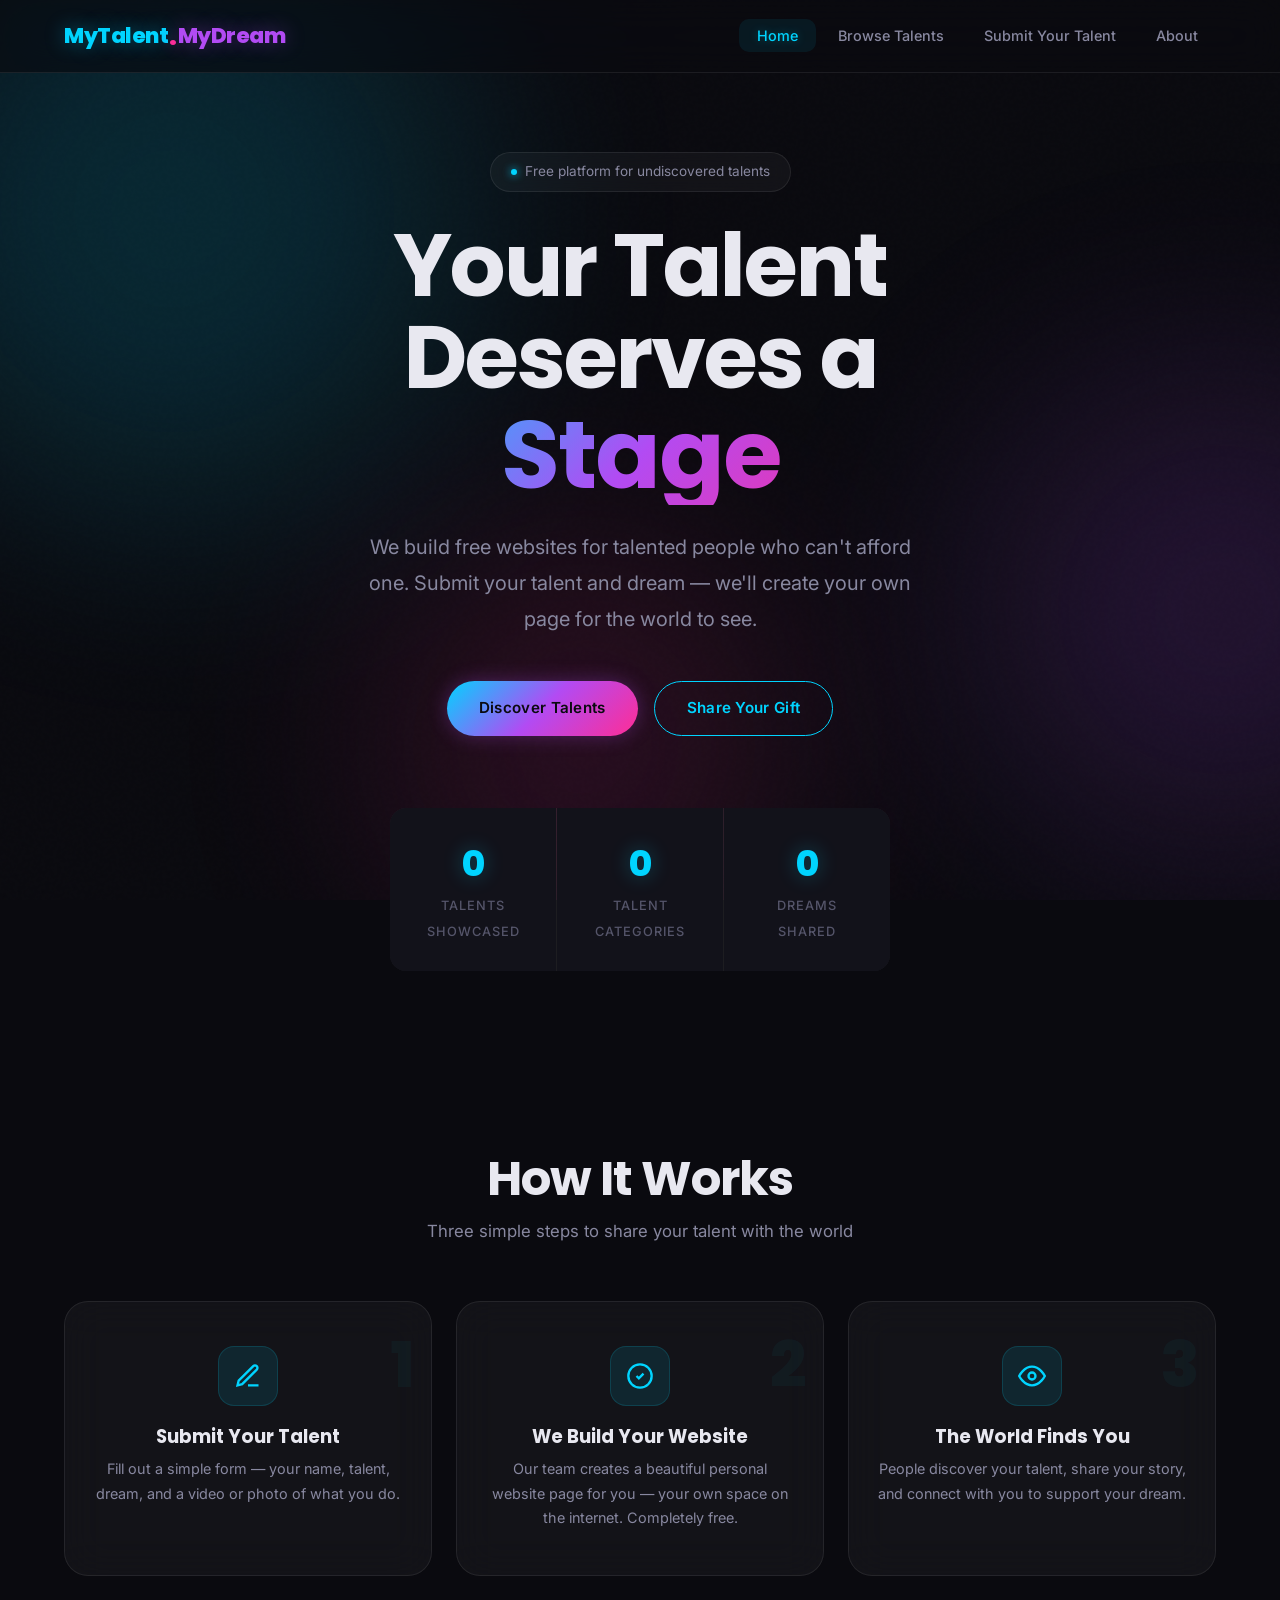
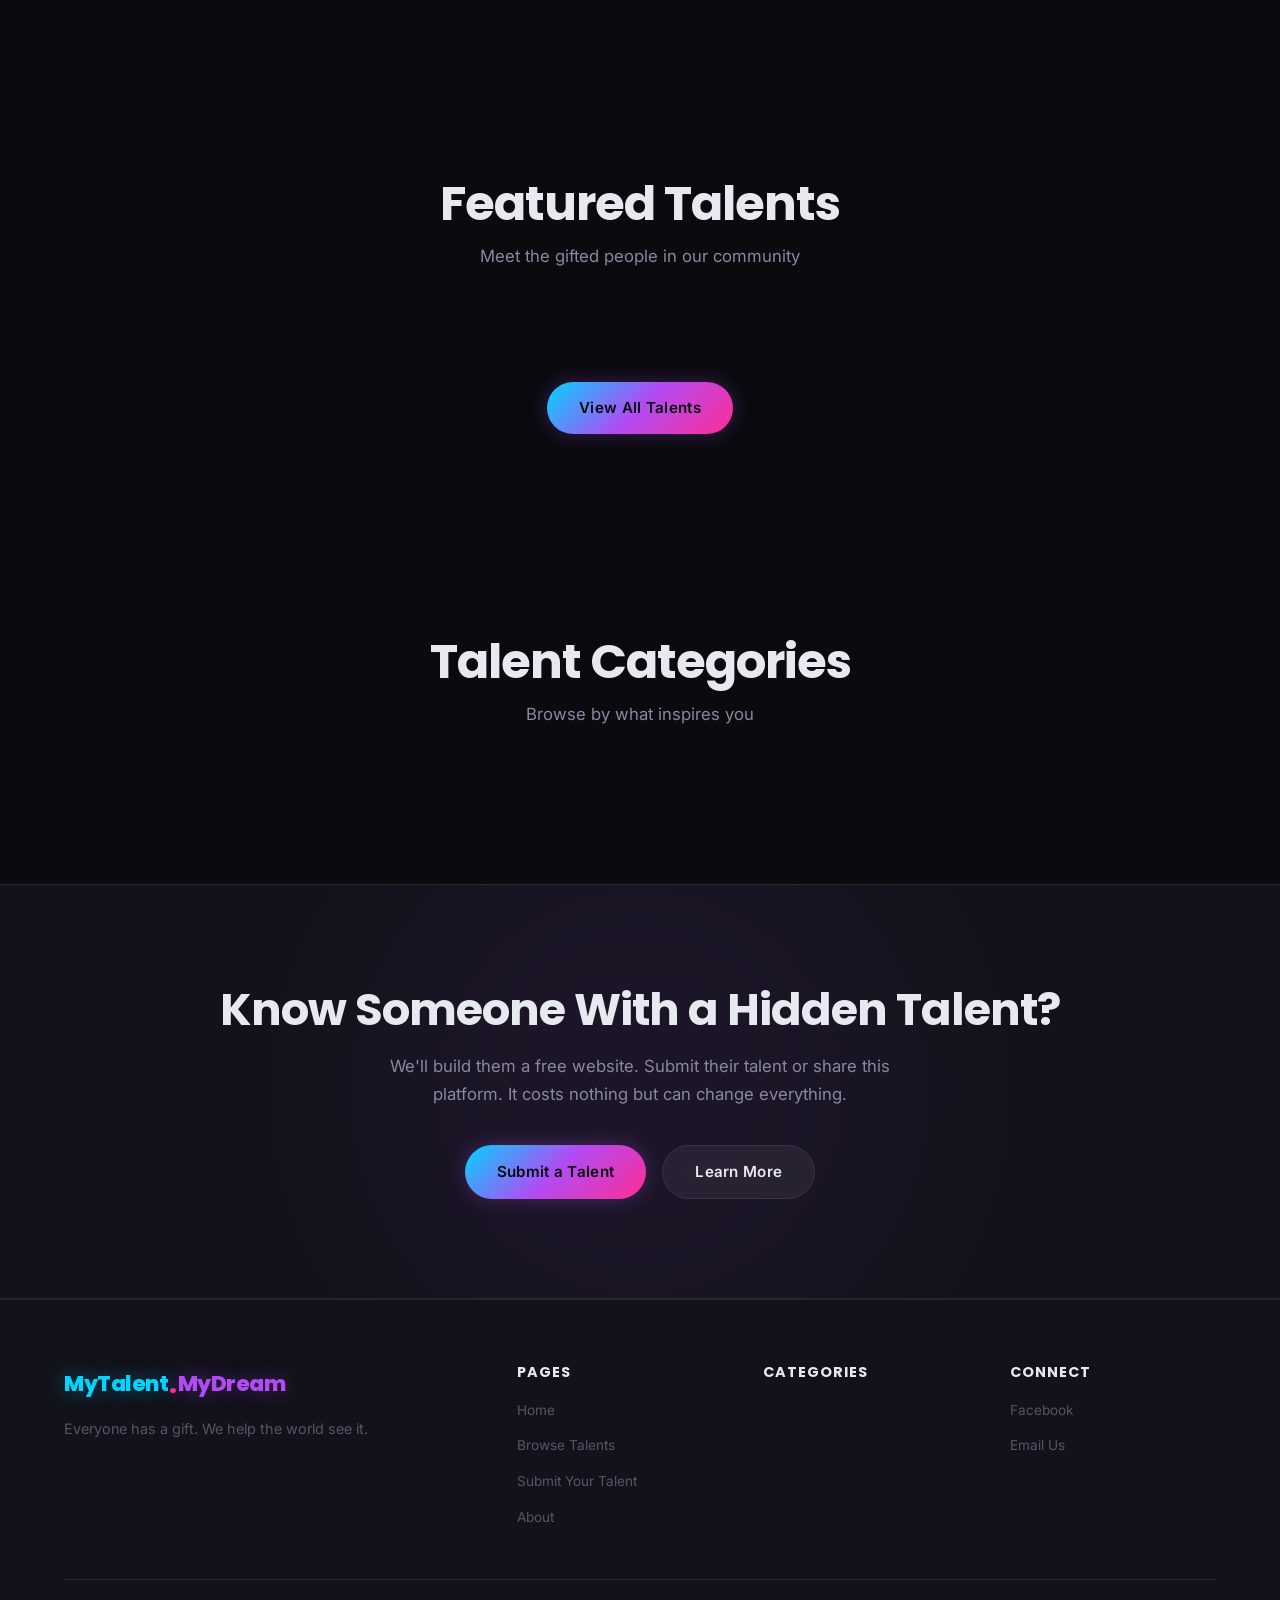
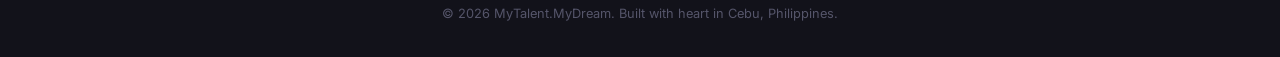
==== index.html @ bda3a16b "Redesign: dark neon glassmorphism theme - Dark background with animated floating gradient blobs - Ne" ====
<!DOCTYPE html>
<html lang="en">
<head>
    <meta charset="UTF-8">
    <meta name="viewport" content="width=device-width, initial-scale=1.0">
    <title>MyTalent.MyDream — Discover Hidden Talents, Support Real Dreams</title>
    <meta name="description" content="A free platform showcasing the talents and dreams of underprivileged people in Cebu and beyond. Everyone has a gift — help the world see it.">
    <meta name="theme-color" content="#0A0A0F">
    <link rel="stylesheet" href="css/style.css">
    <link rel="icon" href="images/favicon.svg" type="image/svg+xml">
    <link rel="preconnect" href="https://fonts.googleapis.com">
    <link rel="preconnect" href="https://fonts.gstatic.com" crossorigin>
    <link rel="stylesheet" href="https://fonts.googleapis.com/css2?family=Inter:wght@400;500;600;700;800&family=Poppins:wght@600;700;800&display=swap">
</head>
<body>
    <!-- Animated Background -->
    <div class="blob-bg">
        <div class="blob blob-1"></div>
        <div class="blob blob-2"></div>
        <div class="blob blob-3"></div>
    </div>

    <!-- Navigation -->
    <nav class="navbar" id="navbar">
        <div class="container nav-container">
            <a href="index.html" class="logo">
                <span class="logo-talent">MyTalent</span><span class="logo-dot">.</span><span class="logo-dream">MyDream</span>
            </a>
            <button class="mobile-toggle" id="mobileToggle" aria-label="Toggle menu">
                <span></span><span></span><span></span>
            </button>
            <ul class="nav-links" id="navLinks">
                <li><a href="index.html" class="active">Home</a></li>
                <li><a href="browse.html">Browse Talents</a></li>
                <li><a href="submit.html">Submit Your Talent</a></li>
                <li><a href="about.html">About</a></li>
            </ul>
        </div>
    </nav>

    <!-- Hero Section -->
    <section class="hero">
        <div class="container hero-content">
            <div class="hero-tag">
                <span class="hero-tag-dot"></span>
                Free platform for undiscovered talents
            </div>
            <h1 class="hero-title">Your Talent<br>Deserves a <span class="gradient-text">Stage</span></h1>
            <p class="hero-subtitle">We build free websites for talented people who can't afford one. Submit your talent and dream — we'll create your own page for the world to see.</p>
            <div class="hero-buttons">
                <a href="browse.html" class="btn btn-primary">Discover Talents</a>
                <a href="submit.html" class="btn btn-secondary">Share Your Gift</a>
            </div>
            <div class="hero-stats">
                <div class="stat">
                    <span class="stat-number" id="talentCount">0</span>
                    <span class="stat-label">Talents Showcased</span>
                </div>
                <div class="stat">
                    <span class="stat-number" id="categoryCount">0</span>
                    <span class="stat-label">Talent Categories</span>
                </div>
                <div class="stat">
                    <span class="stat-number" id="dreamCount">0</span>
                    <span class="stat-label">Dreams Shared</span>
                </div>
            </div>
        </div>
    </section>

    <!-- How It Works -->
    <section class="section how-it-works">
        <div class="container">
            <h2 class="section-title">How It Works</h2>
            <p class="section-subtitle">Three simple steps to share your talent with the world</p>
            <div class="steps-grid">
                <div class="step-card">
                    <div class="step-icon">
                        <svg viewBox="0 0 24 24" fill="none" stroke="currentColor" stroke-width="2"><path d="M12 20h9"/><path d="M16.5 3.5a2.121 2.121 0 0 1 3 3L7 19l-4 1 1-4L16.5 3.5z"/></svg>
                    </div>
                    <div class="step-number">1</div>
                    <h3>Submit Your Talent</h3>
                    <p>Fill out a simple form — your name, talent, dream, and a video or photo of what you do.</p>
                </div>
                <div class="step-card">
                    <div class="step-icon">
                        <svg viewBox="0 0 24 24" fill="none" stroke="currentColor" stroke-width="2"><path d="M9 12l2 2 4-4"/><circle cx="12" cy="12" r="10"/></svg>
                    </div>
                    <div class="step-number">2</div>
                    <h3>We Build Your Website</h3>
                    <p>Our team creates a beautiful personal website page for you — your own space on the internet. Completely free.</p>
                </div>
                <div class="step-card">
                    <div class="step-icon">
                        <svg viewBox="0 0 24 24" fill="none" stroke="currentColor" stroke-width="2"><path d="M1 12s4-8 11-8 11 8 11 8-4 8-11 8-11-8-11-8z"/><circle cx="12" cy="12" r="3"/></svg>
                    </div>
                    <div class="step-number">3</div>
                    <h3>The World Finds You</h3>
                    <p>People discover your talent, share your story, and connect with you to support your dream.</p>
                </div>
            </div>
        </div>
    </section>

    <!-- Featured Talents -->
    <section class="section featured-section">
        <div class="container">
            <h2 class="section-title">Featured Talents</h2>
            <p class="section-subtitle">Meet the gifted people in our community</p>
            <div class="talents-grid" id="featuredGrid">
                <!-- Populated by JS -->
            </div>
            <div class="section-cta">
                <a href="browse.html" class="btn btn-primary">View All Talents</a>
            </div>
        </div>
    </section>

    <!-- Categories -->
    <section class="section categories-section">
        <div class="container">
            <h2 class="section-title">Talent Categories</h2>
            <p class="section-subtitle">Browse by what inspires you</p>
            <div class="categories-grid" id="categoriesGrid">
                <!-- Populated by JS -->
            </div>
        </div>
    </section>

    <!-- Call to Action -->
    <section class="section cta-section">
        <div class="cta-bg"></div>
        <div class="container cta-content">
            <h2>Know Someone With a Hidden Talent?</h2>
            <p>We'll build them a free website. Submit their talent or share this platform. It costs nothing but can change everything.</p>
            <div class="hero-buttons">
                <a href="submit.html" class="btn btn-primary">Submit a Talent</a>
                <a href="about.html" class="btn btn-ghost">Learn More</a>
            </div>
        </div>
    </section>

    <!-- Footer -->
    <footer class="footer">
        <div class="container">
            <div class="footer-grid">
                <div class="footer-brand">
                    <a href="index.html" class="logo">
                        <span class="logo-talent">MyTalent</span><span class="logo-dot">.</span><span class="logo-dream">MyDream</span>
                    </a>
                    <p>Everyone has a gift. We help the world see it.</p>
                </div>
                <div class="footer-links">
                    <h4>Pages</h4>
                    <ul>
                        <li><a href="index.html">Home</a></li>
                        <li><a href="browse.html">Browse Talents</a></li>
                        <li><a href="submit.html">Submit Your Talent</a></li>
                        <li><a href="about.html">About</a></li>
                    </ul>
                </div>
                <div class="footer-links">
                    <h4>Categories</h4>
                    <ul id="footerCategories">
                        <!-- Populated by JS -->
                    </ul>
                </div>
                <div class="footer-links">
                    <h4>Connect</h4>
                    <ul>
                        <li><a href="https://facebook.com/MyTalentMyDream" target="_blank">Facebook</a></li>
                        <li><a href="mailto:info@mytalentmydream.com">Email Us</a></li>
                    </ul>
                </div>
            </div>
            <div class="footer-bottom">
                <p>&copy; 2026 MyTalent.MyDream. Built with heart in Cebu, Philippines.</p>
            </div>
        </div>
    </footer>

    <script src="data/talents.js"></script>
    <script src="js/app.js"></script>
</body>
</html>
---- css/style.css ----
/* ============================================
   MyTalent.MyDream — UNIQUE DESIGN
   Dark theme + Neon glow + Glassmorphism
   "Every talent is a star in the dark"
   ============================================ */

/* --- Reset & Base --- */
*, *::before, *::after {
    margin: 0;
    padding: 0;
    box-sizing: border-box;
}

:root {
    --neon-blue: #00D4FF;
    --neon-purple: #B24BF3;
    --neon-pink: #FF2D95;
    --neon-gold: #FFD700;
    --dark-1: #0A0A0F;
    --dark-2: #12121A;
    --dark-3: #1A1A2E;
    --dark-4: #242438;
    --glass: rgba(255, 255, 255, 0.04);
    --glass-border: rgba(255, 255, 255, 0.08);
    --glass-hover: rgba(255, 255, 255, 0.08);
    --text: #E8E8F0;
    --text-dim: #8888A0;
    --text-muted: #55556A;
    --glow-blue: 0 0 20px rgba(0, 212, 255, 0.3);
    --glow-purple: 0 0 20px rgba(178, 75, 243, 0.3);
    --glow-pink: 0 0 20px rgba(255, 45, 149, 0.3);
    --gradient: linear-gradient(135deg, var(--neon-blue), var(--neon-purple), var(--neon-pink));
    --radius: 16px;
    --radius-lg: 24px;
    --transition: 0.4s cubic-bezier(0.16, 1, 0.3, 1);
}

html {
    scroll-behavior: smooth;
}

body {
    font-family: 'Inter', -apple-system, BlinkMacSystemFont, sans-serif;
    color: var(--text);
    background: var(--dark-1);
    line-height: 1.6;
    -webkit-font-smoothing: antialiased;
    overflow-x: hidden;
}

.container {
    max-width: 1200px;
    margin: 0 auto;
    padding: 0 24px;
}

a {
    text-decoration: none;
    color: inherit;
}

img { max-width: 100%; display: block; }

/* --- Typography --- */
h1, h2, h3, h4 {
    font-family: 'Poppins', sans-serif;
    font-weight: 700;
    line-height: 1.15;
}

.gradient-text {
    background: var(--gradient);
    -webkit-background-clip: text;
    -webkit-text-fill-color: transparent;
    background-clip: text;
}

/* --- Animated Background Blobs --- */
.blob-bg {
    position: fixed;
    inset: 0;
    z-index: 0;
    overflow: hidden;
    pointer-events: none;
}

.blob {
    position: absolute;
    border-radius: 50%;
    filter: blur(120px);
    opacity: 0.15;
    animation: blobFloat 20s ease-in-out infinite;
}

.blob-1 {
    width: 600px; height: 600px;
    background: var(--neon-blue);
    top: -10%; left: -10%;
    animation-delay: 0s;
}

.blob-2 {
    width: 500px; height: 500px;
    background: var(--neon-purple);
    top: 40%; right: -15%;
    animation-delay: -7s;
}

.blob-3 {
    width: 400px; height: 400px;
    background: var(--neon-pink);
    bottom: -5%; left: 30%;
    animation-delay: -14s;
}

@keyframes blobFloat {
    0%, 100% { transform: translate(0, 0) scale(1); }
    25% { transform: translate(30px, -50px) scale(1.05); }
    50% { transform: translate(-20px, 30px) scale(0.95); }
    75% { transform: translate(40px, 20px) scale(1.02); }
}

/* --- Grain overlay --- */
body::after {
    content: '';
    position: fixed;
    inset: 0;
    z-index: 1;
    pointer-events: none;
    background-image: url("data:image/svg+xml,%3Csvg viewBox='0 0 256 256' xmlns='http://www.w3.org/2000/svg'%3E%3Cfilter id='n'%3E%3CfeTurbulence type='fractalNoise' baseFrequency='0.9' numOctaves='4' stitchTiles='stitch'/%3E%3C/filter%3E%3Crect width='100%25' height='100%25' filter='url(%23n)' opacity='0.03'/%3E%3C/svg%3E");
    opacity: 0.4;
}

/* --- Buttons --- */
.btn {
    display: inline-flex;
    align-items: center;
    justify-content: center;
    padding: 14px 32px;
    border-radius: 50px;
    font-weight: 600;
    font-size: 0.95rem;
    cursor: pointer;
    transition: var(--transition);
    border: none;
    gap: 8px;
    position: relative;
    z-index: 2;
    letter-spacing: 0.3px;
}

.btn-primary {
    background: var(--gradient);
    color: var(--dark-1);
    box-shadow: var(--glow-purple);
}

.btn-primary:hover {
    transform: translateY(-3px) scale(1.02);
    box-shadow: 0 0 40px rgba(178, 75, 243, 0.5), 0 0 80px rgba(0, 212, 255, 0.2);
}

.btn-secondary {
    background: transparent;
    color: var(--neon-blue);
    border: 1.5px solid var(--neon-blue);
}

.btn-secondary:hover {
    background: rgba(0, 212, 255, 0.1);
    transform: translateY(-3px);
    box-shadow: var(--glow-blue);
}

.btn-ghost {
    background: rgba(255,255,255,0.06);
    color: var(--text);
    border: 1.5px solid var(--glass-border);
    backdrop-filter: blur(10px);
}

.btn-ghost:hover {
    background: rgba(255,255,255,0.12);
    transform: translateY(-3px);
}

.btn-large {
    padding: 18px 40px;
    font-size: 1.05rem;
}

/* --- Navigation --- */
.navbar {
    position: fixed;
    top: 0;
    left: 0;
    right: 0;
    z-index: 1000;
    background: rgba(10, 10, 15, 0.7);
    backdrop-filter: blur(20px) saturate(180%);
    border-bottom: 1px solid var(--glass-border);
    transition: var(--transition);
}

.navbar.scrolled {
    background: rgba(10, 10, 15, 0.9);
}

.nav-container {
    display: flex;
    align-items: center;
    justify-content: space-between;
    height: 72px;
}

.logo {
    font-family: 'Poppins', sans-serif;
    font-size: 1.35rem;
    font-weight: 800;
    display: flex;
    align-items: center;
    letter-spacing: -0.5px;
}

.logo-talent {
    color: var(--neon-blue);
    text-shadow: 0 0 20px rgba(0, 212, 255, 0.4);
}

.logo-dot {
    color: var(--neon-pink);
    font-size: 1.6rem;
    margin: 0 1px;
    text-shadow: 0 0 15px rgba(255, 45, 149, 0.5);
}

.logo-dream {
    color: var(--neon-purple);
    text-shadow: 0 0 20px rgba(178, 75, 243, 0.4);
}

.nav-links {
    display: flex;
    list-style: none;
    gap: 4px;
}

.nav-links a {
    padding: 8px 18px;
    border-radius: 10px;
    font-weight: 500;
    font-size: 0.9rem;
    color: var(--text-dim);
    transition: var(--transition);
    position: relative;
}

.nav-links a:hover {
    color: var(--text);
    background: var(--glass);
}

.nav-links a.active {
    color: var(--neon-blue);
    background: rgba(0, 212, 255, 0.08);
    text-shadow: 0 0 10px rgba(0, 212, 255, 0.3);
}

.mobile-toggle {
    display: none;
    flex-direction: column;
    gap: 5px;
    background: none;
    border: none;
    cursor: pointer;
    padding: 8px;
}

.mobile-toggle span {
    width: 22px;
    height: 2px;
    background: var(--text);
    border-radius: 2px;
    transition: var(--transition);
}

/* --- Hero --- */
.hero {
    position: relative;
    min-height: 100vh;
    display: flex;
    align-items: center;
    overflow: hidden;
    padding-top: 72px;
    z-index: 2;
}

.hero-content {
    position: relative;
    text-align: center;
    padding: 80px 0;
}

.hero-tag {
    display: inline-flex;
    align-items: center;
    gap: 8px;
    padding: 8px 20px;
    border-radius: 50px;
    background: var(--glass);
    border: 1px solid var(--glass-border);
    font-size: 0.85rem;
    color: var(--text-dim);
    margin-bottom: 28px;
    backdrop-filter: blur(10px);
}

.hero-tag-dot {
    width: 6px;
    height: 6px;
    border-radius: 50%;
    background: var(--neon-blue);
    box-shadow: 0 0 8px var(--neon-blue);
    animation: pulse 2s ease-in-out infinite;
}

@keyframes pulse {
    0%, 100% { opacity: 1; }
    50% { opacity: 0.4; }
}

.hero-title {
    font-size: clamp(3rem, 7vw, 5.5rem);
    margin-bottom: 24px;
    color: var(--text);
    letter-spacing: -2px;
    line-height: 1.05;
}

.hero-title .gradient-text {
    display: block;
    font-size: clamp(3.2rem, 8vw, 6rem);
}

.hero-subtitle {
    font-size: clamp(1.05rem, 2vw, 1.25rem);
    color: var(--text-dim);
    max-width: 580px;
    margin: 0 auto 44px;
    line-height: 1.8;
}

.hero-buttons {
    display: flex;
    gap: 16px;
    justify-content: center;
    flex-wrap: wrap;
}

.hero-stats {
    display: flex;
    gap: 1px;
    justify-content: center;
    margin-top: 72px;
    background: var(--glass-border);
    border-radius: var(--radius);
    overflow: hidden;
    max-width: 500px;
    margin-left: auto;
    margin-right: auto;
}

.stat {
    text-align: center;
    padding: 28px 36px;
    flex: 1;
    background: var(--dark-2);
}

.stat-number {
    display: block;
    font-family: 'Poppins', sans-serif;
    font-size: 2.2rem;
    font-weight: 800;
    color: var(--neon-blue);
    text-shadow: 0 0 20px rgba(0, 212, 255, 0.3);
}

.stat-label {
    font-size: 0.8rem;
    color: var(--text-muted);
    font-weight: 500;
    text-transform: uppercase;
    letter-spacing: 1px;
    margin-top: 4px;
}

/* --- Sections --- */
.section {
    padding: 100px 0;
    position: relative;
    z-index: 2;
}

.section-title {
    font-size: clamp(2rem, 4vw, 3rem);
    text-align: center;
    margin-bottom: 12px;
    letter-spacing: -1px;
}

.section-subtitle {
    text-align: center;
    color: var(--text-dim);
    font-size: 1.05rem;
    margin-bottom: 56px;
}

.section-cta {
    text-align: center;
    margin-top: 56px;
}

/* --- Page Header --- */
.page-header {
    padding: 130px 0 50px;
    text-align: center;
    position: relative;
    z-index: 2;
}

.page-header h1 {
    font-size: clamp(2.2rem, 5vw, 3.5rem);
    margin-bottom: 12px;
    letter-spacing: -1px;
}

.page-header p {
    color: var(--text-dim);
    font-size: 1.1rem;
}

/* --- Glass Cards (How It Works) --- */
.how-it-works {
    background: transparent;
}

.steps-grid {
    display: grid;
    grid-template-columns: repeat(3, 1fr);
    gap: 24px;
}

.step-card {
    position: relative;
    text-align: center;
    padding: 44px 28px;
    border-radius: var(--radius-lg);
    background: var(--glass);
    border: 1px solid var(--glass-border);
    backdrop-filter: blur(20px);
    transition: var(--transition);
    overflow: hidden;
}

.step-card::before {
    content: '';
    position: absolute;
    top: 0;
    left: 0;
    right: 0;
    height: 2px;
    background: var(--gradient);
    opacity: 0;
    transition: var(--transition);
}

.step-card:hover {
    transform: translateY(-6px);
    background: var(--glass-hover);
    border-color: rgba(178, 75, 243, 0.2);
    box-shadow: 0 20px 60px rgba(0, 0, 0, 0.3), var(--glow-purple);
}

.step-card:hover::before {
    opacity: 1;
}

.step-icon {
    width: 60px;
    height: 60px;
    margin: 0 auto 20px;
    border-radius: 16px;
    display: flex;
    align-items: center;
    justify-content: center;
    background: rgba(0, 212, 255, 0.1);
    border: 1px solid rgba(0, 212, 255, 0.15);
    color: var(--neon-blue);
}

.step-icon svg {
    width: 28px;
    height: 28px;
}

.step-number {
    position: absolute;
    top: 12px;
    right: 16px;
    font-family: 'Poppins', sans-serif;
    font-size: 4rem;
    font-weight: 800;
    opacity: 0.04;
    color: var(--neon-blue);
}

.step-card h3 {
    font-size: 1.15rem;
    margin-bottom: 10px;
    color: var(--text);
}

.step-card p {
    color: var(--text-dim);
    font-size: 0.9rem;
    line-height: 1.7;
}

/* --- Talent Cards --- */
.talents-grid {
    display: grid;
    grid-template-columns: repeat(auto-fill, minmax(320px, 1fr));
    gap: 24px;
}

.talent-card {
    background: var(--glass);
    border-radius: var(--radius-lg);
    overflow: hidden;
    border: 1px solid var(--glass-border);
    backdrop-filter: blur(20px);
    transition: var(--transition);
    cursor: pointer;
    position: relative;
}

.talent-card::after {
    content: '';
    position: absolute;
    inset: 0;
    border-radius: var(--radius-lg);
    padding: 1px;
    background: var(--gradient);
    mask: linear-gradient(#fff 0 0) content-box, linear-gradient(#fff 0 0);
    -webkit-mask: linear-gradient(#fff 0 0) content-box, linear-gradient(#fff 0 0);
    mask-composite: exclude;
    -webkit-mask-composite: xor;
    opacity: 0;
    transition: var(--transition);
    pointer-events: none;
}

.talent-card:hover {
    transform: translateY(-6px) scale(1.01);
    box-shadow: 0 25px 60px rgba(0, 0, 0, 0.4);
}

.talent-card:hover::after {
    opacity: 1;
}

.talent-card-image {
    width: 100%;
    height: 240px;
    object-fit: cover;
}

.talent-card-placeholder {
    width: 100%;
    height: 240px;
    background: linear-gradient(135deg, var(--dark-3), var(--dark-4));
    display: flex;
    align-items: center;
    justify-content: center;
    font-family: 'Poppins', sans-serif;
    font-size: 3.5rem;
    font-weight: 800;
    position: relative;
    overflow: hidden;
}

.talent-card-placeholder::before {
    content: '';
    position: absolute;
    width: 200%;
    height: 200%;
    background: conic-gradient(from 0deg, var(--neon-blue), var(--neon-purple), var(--neon-pink), var(--neon-blue));
    opacity: 0.08;
    animation: rotateBg 8s linear infinite;
}

@keyframes rotateBg {
    100% { transform: rotate(360deg); }
}

.talent-card-placeholder span,
.talent-card-placeholder {
    color: var(--text-dim);
}

.talent-card-body {
    padding: 22px;
}

.talent-card-category {
    display: inline-block;
    padding: 4px 14px;
    border-radius: 50px;
    font-size: 0.75rem;
    font-weight: 600;
    background: rgba(0, 212, 255, 0.08);
    color: var(--neon-blue);
    border: 1px solid rgba(0, 212, 255, 0.12);
    margin-bottom: 10px;
    text-transform: uppercase;
    letter-spacing: 0.5px;
}

.talent-card-name {
    font-size: 1.25rem;
    margin-bottom: 4px;
    color: var(--text);
}

.talent-card-location {
    font-size: 0.85rem;
    color: var(--text-muted);
    margin-bottom: 10px;
    display: flex;
    align-items: center;
    gap: 4px;
}

.talent-card-dream {
    font-size: 0.9rem;
    color: var(--text-dim);
    line-height: 1.6;
    display: -webkit-box;
    -webkit-line-clamp: 2;
    -webkit-box-orient: vertical;
    overflow: hidden;
    font-style: italic;
}

.talent-card-footer {
    padding: 14px 22px;
    border-top: 1px solid var(--glass-border);
    display: flex;
    align-items: center;
    justify-content: space-between;
}

.talent-card-age {
    font-size: 0.8rem;
    color: var(--text-muted);
}

.talent-card-link {
    font-size: 0.8rem;
    font-weight: 600;
    color: var(--neon-purple);
    display: flex;
    align-items: center;
    gap: 4px;
    text-shadow: 0 0 10px rgba(178, 75, 243, 0.3);
}

/* --- Categories --- */
.categories-grid {
    display: grid;
    grid-template-columns: repeat(auto-fill, minmax(160px, 1fr));
    gap: 16px;
}

.category-card {
    display: flex;
    flex-direction: column;
    align-items: center;
    gap: 10px;
    padding: 28px 16px;
    border-radius: var(--radius);
    background: var(--glass);
    border: 1px solid var(--glass-border);
    backdrop-filter: blur(10px);
    transition: var(--transition);
    cursor: pointer;
    text-align: center;
    position: relative;
    overflow: hidden;
}

.category-card:hover {
    transform: translateY(-4px);
    border-color: rgba(0, 212, 255, 0.2);
    box-shadow: var(--glow-blue);
}

.category-icon {
    font-size: 2.2rem;
    filter: grayscale(0.3);
}

.category-card:hover .category-icon {
    filter: grayscale(0);
    transform: scale(1.1);
    transition: var(--transition);
}

.category-name {
    font-weight: 600;
    font-size: 0.9rem;
    color: var(--text);
}

.category-count {
    font-size: 0.75rem;
    color: var(--text-muted);
}

/* --- CTA Section --- */
.cta-section {
    position: relative;
    text-align: center;
    overflow: hidden;
}

.cta-bg {
    position: absolute;
    inset: 0;
    background: var(--dark-2);
    border-top: 1px solid var(--glass-border);
    border-bottom: 1px solid var(--glass-border);
}

.cta-bg::before {
    content: '';
    position: absolute;
    top: 50%;
    left: 50%;
    transform: translate(-50%, -50%);
    width: 600px;
    height: 600px;
    border-radius: 50%;
    background: var(--neon-purple);
    opacity: 0.06;
    filter: blur(100px);
}

.cta-content {
    position: relative;
}

.cta-content h2 {
    font-size: clamp(1.8rem, 4vw, 2.8rem);
    margin-bottom: 16px;
    letter-spacing: -1px;
}

.cta-content p {
    font-size: 1.05rem;
    color: var(--text-dim);
    max-width: 550px;
    margin: 0 auto 36px;
    line-height: 1.7;
}

/* --- Browse Controls --- */
.browse-controls {
    margin-bottom: 36px;
}

.search-box {
    position: relative;
    margin-bottom: 20px;
}

.search-box svg {
    position: absolute;
    left: 18px;
    top: 50%;
    transform: translateY(-50%);
    width: 20px;
    height: 20px;
    color: var(--text-muted);
}

.search-box input {
    width: 100%;
    padding: 16px 20px 16px 52px;
    border: 1.5px solid var(--glass-border);
    border-radius: var(--radius);
    font-size: 1rem;
    font-family: inherit;
    transition: var(--transition);
    background: var(--glass);
    color: var(--text);
    backdrop-filter: blur(10px);
}

.search-box input::placeholder {
    color: var(--text-muted);
}

.search-box input:focus {
    outline: none;
    border-color: var(--neon-blue);
    box-shadow: var(--glow-blue);
    background: var(--dark-3);
}

.filter-tabs {
    display: flex;
    gap: 8px;
    flex-wrap: wrap;
}

.filter-tab {
    padding: 8px 20px;
    border-radius: 50px;
    font-size: 0.85rem;
    font-weight: 500;
    border: 1px solid var(--glass-border);
    background: var(--glass);
    color: var(--text-dim);
    cursor: pointer;
    transition: var(--transition);
    font-family: inherit;
    backdrop-filter: blur(10px);
}

.filter-tab:hover {
    border-color: rgba(0, 212, 255, 0.3);
    color: var(--neon-blue);
}

.filter-tab.active {
    background: var(--gradient);
    color: var(--dark-1);
    border-color: transparent;
    font-weight: 600;
    box-shadow: var(--glow-purple);
}

.results-info {
    margin-bottom: 24px;
    color: var(--text-muted);
    font-size: 0.9rem;
    text-transform: uppercase;
    letter-spacing: 1px;
}

.no-results {
    text-align: center;
    padding: 80px 20px;
    color: var(--text-muted);
}

.no-results svg {
    margin: 0 auto 16px;
    opacity: 0.2;
    color: var(--text-muted);
}

.no-results h3 {
    color: var(--text-dim);
    margin-bottom: 8px;
}

/* --- Profile Page --- */
.profile-section {
    padding-top: 110px;
}

.profile-card {
    max-width: 800px;
    margin: 0 auto;
    background: var(--glass);
    border-radius: var(--radius-lg);
    overflow: hidden;
    border: 1px solid var(--glass-border);
    backdrop-filter: blur(30px);
    box-shadow: 0 30px 80px rgba(0, 0, 0, 0.4);
}

.profile-header {
    position: relative;
    padding: 48px 40px;
    text-align: center;
    background: linear-gradient(135deg, rgba(0,212,255,0.08), rgba(178,75,243,0.08), rgba(255,45,149,0.08));
    border-bottom: 1px solid var(--glass-border);
    overflow: hidden;
}

.profile-header::before {
    content: '';
    position: absolute;
    top: -100px;
    left: 50%;
    transform: translateX(-50%);
    width: 400px;
    height: 400px;
    border-radius: 50%;
    background: var(--neon-purple);
    opacity: 0.06;
    filter: blur(80px);
}

.profile-avatar {
    width: 120px;
    height: 120px;
    border-radius: 50%;
    border: 3px solid rgba(0, 212, 255, 0.3);
    margin: 0 auto 20px;
    object-fit: cover;
    box-shadow: 0 0 30px rgba(0, 212, 255, 0.15);
}

.profile-avatar-placeholder {
    width: 120px;
    height: 120px;
    border-radius: 50%;
    border: 3px solid rgba(0, 212, 255, 0.2);
    margin: 0 auto 20px;
    background: var(--dark-3);
    display: flex;
    align-items: center;
    justify-content: center;
    font-family: 'Poppins', sans-serif;
    font-size: 2.5rem;
    font-weight: 800;
    color: var(--text-dim);
    box-shadow: 0 0 30px rgba(0, 212, 255, 0.1);
}

.profile-name {
    font-size: 2rem;
    margin-bottom: 8px;
    letter-spacing: -0.5px;
}

.profile-meta {
    display: flex;
    gap: 20px;
    justify-content: center;
    color: var(--text-dim);
    font-size: 0.9rem;
    flex-wrap: wrap;
}

.profile-category-badge {
    display: inline-block;
    padding: 6px 18px;
    background: rgba(0, 212, 255, 0.1);
    border: 1px solid rgba(0, 212, 255, 0.15);
    border-radius: 50px;
    font-weight: 600;
    font-size: 0.85rem;
    margin-top: 16px;
    color: var(--neon-blue);
}

.profile-body {
    padding: 40px;
}

.profile-section-title {
    font-size: 0.8rem;
    color: var(--neon-blue);
    margin-bottom: 10px;
    text-transform: uppercase;
    letter-spacing: 2px;
    font-weight: 700;
    text-shadow: 0 0 10px rgba(0, 212, 255, 0.3);
}

.profile-text {
    color: var(--text);
    font-size: 1rem;
    line-height: 1.8;
    margin-bottom: 36px;
}

.profile-dream-box {
    background: rgba(178, 75, 243, 0.06);
    border-radius: var(--radius);
    padding: 28px;
    margin-bottom: 36px;
    border-left: 3px solid var(--neon-purple);
    border: 1px solid rgba(178, 75, 243, 0.12);
    border-left: 3px solid var(--neon-purple);
}

.profile-dream-box .profile-section-title {
    color: var(--neon-purple);
    text-shadow: 0 0 10px rgba(178, 75, 243, 0.3);
}

.profile-help-box {
    background: rgba(255, 215, 0, 0.04);
    border-radius: var(--radius);
    padding: 28px;
    margin-bottom: 36px;
    border: 1px solid rgba(255, 215, 0, 0.1);
    border-left: 3px solid var(--neon-gold);
}

.profile-help-box .profile-section-title {
    color: var(--neon-gold);
    text-shadow: 0 0 10px rgba(255, 215, 0, 0.3);
}

.profile-video {
    margin-bottom: 36px;
}

.profile-video iframe {
    width: 100%;
    aspect-ratio: 16/9;
    border-radius: var(--radius);
    border: 1px solid var(--glass-border);
}

.profile-actions {
    display: flex;
    gap: 12px;
    flex-wrap: wrap;
    padding: 24px 40px;
    border-top: 1px solid var(--glass-border);
    background: rgba(0, 0, 0, 0.2);
}

.profile-not-found {
    text-align: center;
    padding: 80px 20px;
}

.profile-not-found h2 {
    margin-bottom: 12px;
}

.profile-not-found p {
    color: var(--text-dim);
    margin-bottom: 24px;
}

/* --- Form --- */
.form-wrapper {
    max-width: 700px;
    margin: 0 auto;
}

.talent-form {
    background: var(--glass);
    border-radius: var(--radius-lg);
    padding: 44px;
    border: 1px solid var(--glass-border);
    backdrop-filter: blur(20px);
}

.form-section {
    margin-bottom: 36px;
}

.form-section h3 {
    font-size: 1.1rem;
    margin-bottom: 20px;
    padding-bottom: 12px;
    border-bottom: 1px solid var(--glass-border);
    color: var(--neon-blue);
    text-shadow: 0 0 10px rgba(0, 212, 255, 0.2);
    letter-spacing: 0.5px;
}

.form-grid {
    display: grid;
    grid-template-columns: 1fr 1fr;
    gap: 16px;
}

.form-group {
    display: flex;
    flex-direction: column;
    gap: 6px;
}

.form-group.full-width {
    grid-column: 1 / -1;
}

.form-group label {
    font-weight: 600;
    font-size: 0.85rem;
    color: var(--text-dim);
    text-transform: uppercase;
    letter-spacing: 0.5px;
}

.required {
    color: var(--neon-pink);
}

.form-group input,
.form-group select,
.form-group textarea {
    padding: 13px 16px;
    border: 1.5px solid var(--glass-border);
    border-radius: 10px;
    font-size: 1rem;
    font-family: inherit;
    transition: var(--transition);
    background: var(--dark-2);
    color: var(--text);
}

.form-group input::placeholder,
.form-group textarea::placeholder {
    color: var(--text-muted);
}

.form-group select {
    color: var(--text-dim);
}

.form-group input:focus,
.form-group select:focus,
.form-group textarea:focus {
    outline: none;
    border-color: var(--neon-blue);
    box-shadow: var(--glow-blue);
    background: var(--dark-3);
}

.form-group textarea {
    resize: vertical;
}

.form-hint {
    font-size: 0.75rem;
    color: var(--text-muted);
}

.form-agreement {
    margin-bottom: 28px;
}

.checkbox-label {
    display: flex;
    gap: 12px;
    align-items: flex-start;
    font-size: 0.85rem;
    color: var(--text-dim);
    cursor: pointer;
}

.checkbox-label input[type="checkbox"] {
    margin-top: 3px;
    accent-color: var(--neon-blue);
}

.form-success {
    text-align: center;
    padding: 60px 20px;
    background: var(--glass);
    border-radius: var(--radius-lg);
    border: 1px solid var(--glass-border);
}

.success-icon {
    color: #00FF88;
    margin-bottom: 20px;
    filter: drop-shadow(0 0 15px rgba(0, 255, 136, 0.3));
}

.form-success h2 {
    margin-bottom: 12px;
}

.form-success p {
    color: var(--text-dim);
    margin-bottom: 24px;
    max-width: 450px;
    margin-left: auto;
    margin-right: auto;
}

/* --- About --- */
.about-content {
    max-width: 700px;
    margin: 0 auto;
}

.about-block {
    margin-bottom: 48px;
}

.about-block h2 {
    font-size: 1.5rem;
    margin-bottom: 16px;
    color: var(--neon-blue);
    text-shadow: 0 0 15px rgba(0, 212, 255, 0.2);
}

.about-block p {
    color: var(--text-dim);
    font-size: 1.05rem;
    line-height: 1.8;
    margin-bottom: 12px;
}

.about-block p strong {
    color: var(--text);
}

.about-list {
    list-style: none;
    margin: 16px 0;
}

.about-list li {
    padding: 10px 0 10px 28px;
    position: relative;
    font-size: 1rem;
    line-height: 1.6;
    color: var(--text-dim);
}

.about-list li strong {
    color: var(--text);
}

.about-list li::before {
    content: '';
    position: absolute;
    left: 0;
    top: 18px;
    width: 8px;
    height: 8px;
    border-radius: 50%;
    background: var(--neon-blue);
    box-shadow: 0 0 8px rgba(0, 212, 255, 0.4);
}

.about-cta {
    text-align: center;
    margin-top: 56px;
}

/* --- Footer --- */
.footer {
    background: var(--dark-2);
    color: var(--text-dim);
    padding: 64px 0 32px;
    position: relative;
    z-index: 2;
    border-top: 1px solid var(--glass-border);
}

.footer-grid {
    display: grid;
    grid-template-columns: 2fr 1fr 1fr 1fr;
    gap: 40px;
    margin-bottom: 40px;
}

.footer-brand p {
    margin-top: 12px;
    font-size: 0.9rem;
    color: var(--text-muted);
}

.footer-links h4 {
    color: var(--text);
    font-size: 0.9rem;
    margin-bottom: 16px;
    text-transform: uppercase;
    letter-spacing: 1px;
}

.footer-links ul {
    list-style: none;
}

.footer-links li {
    margin-bottom: 10px;
}

.footer-links a {
    font-size: 0.85rem;
    color: var(--text-muted);
    transition: var(--transition);
}

.footer-links a:hover {
    color: var(--neon-blue);
}

.footer-bottom {
    border-top: 1px solid var(--glass-border);
    padding-top: 24px;
    text-align: center;
    font-size: 0.8rem;
    color: var(--text-muted);
}

/* --- Responsive --- */
@media (max-width: 768px) {
    .mobile-toggle {
        display: flex;
    }

    .nav-links {
        position: fixed;
        top: 72px;
        left: 0;
        right: 0;
        background: rgba(10, 10, 15, 0.95);
        backdrop-filter: blur(20px);
        flex-direction: column;
        padding: 16px 20px;
        gap: 4px;
        border-bottom: 1px solid var(--glass-border);
        transform: translateY(-120%);
        transition: var(--transition);
    }

    .nav-links.open {
        transform: translateY(0);
    }

    .steps-grid {
        grid-template-columns: 1fr;
    }

    .talents-grid {
        grid-template-columns: 1fr;
    }

    .categories-grid {
        grid-template-columns: repeat(2, 1fr);
    }

    .hero-stats {
        flex-direction: column;
        gap: 1px;
    }

    .form-grid {
        grid-template-columns: 1fr;
    }

    .talent-form {
        padding: 24px;
    }

    .footer-grid {
        grid-template-columns: 1fr 1fr;
        gap: 24px;
    }

    .profile-body,
    .profile-actions {
        padding: 24px;
    }

    .profile-header {
        padding: 32px 20px;
    }

    .blob-1 { width: 300px; height: 300px; }
    .blob-2 { width: 250px; height: 250px; }
    .blob-3 { width: 200px; height: 200px; }
}

@media (max-width: 480px) {
    .footer-grid {
        grid-template-columns: 1fr;
    }
}

/* --- Selection color --- */
::selection {
    background: rgba(0, 212, 255, 0.3);
    color: var(--text);
}

/* --- Scrollbar --- */
::-webkit-scrollbar {
    width: 8px;
}

::-webkit-scrollbar-track {
    background: var(--dark-1);
}

::-webkit-scrollbar-thumb {
    background: var(--dark-4);
    border-radius: 4px;
}

::-webkit-scrollbar-thumb:hover {
    background: var(--text-muted);
}
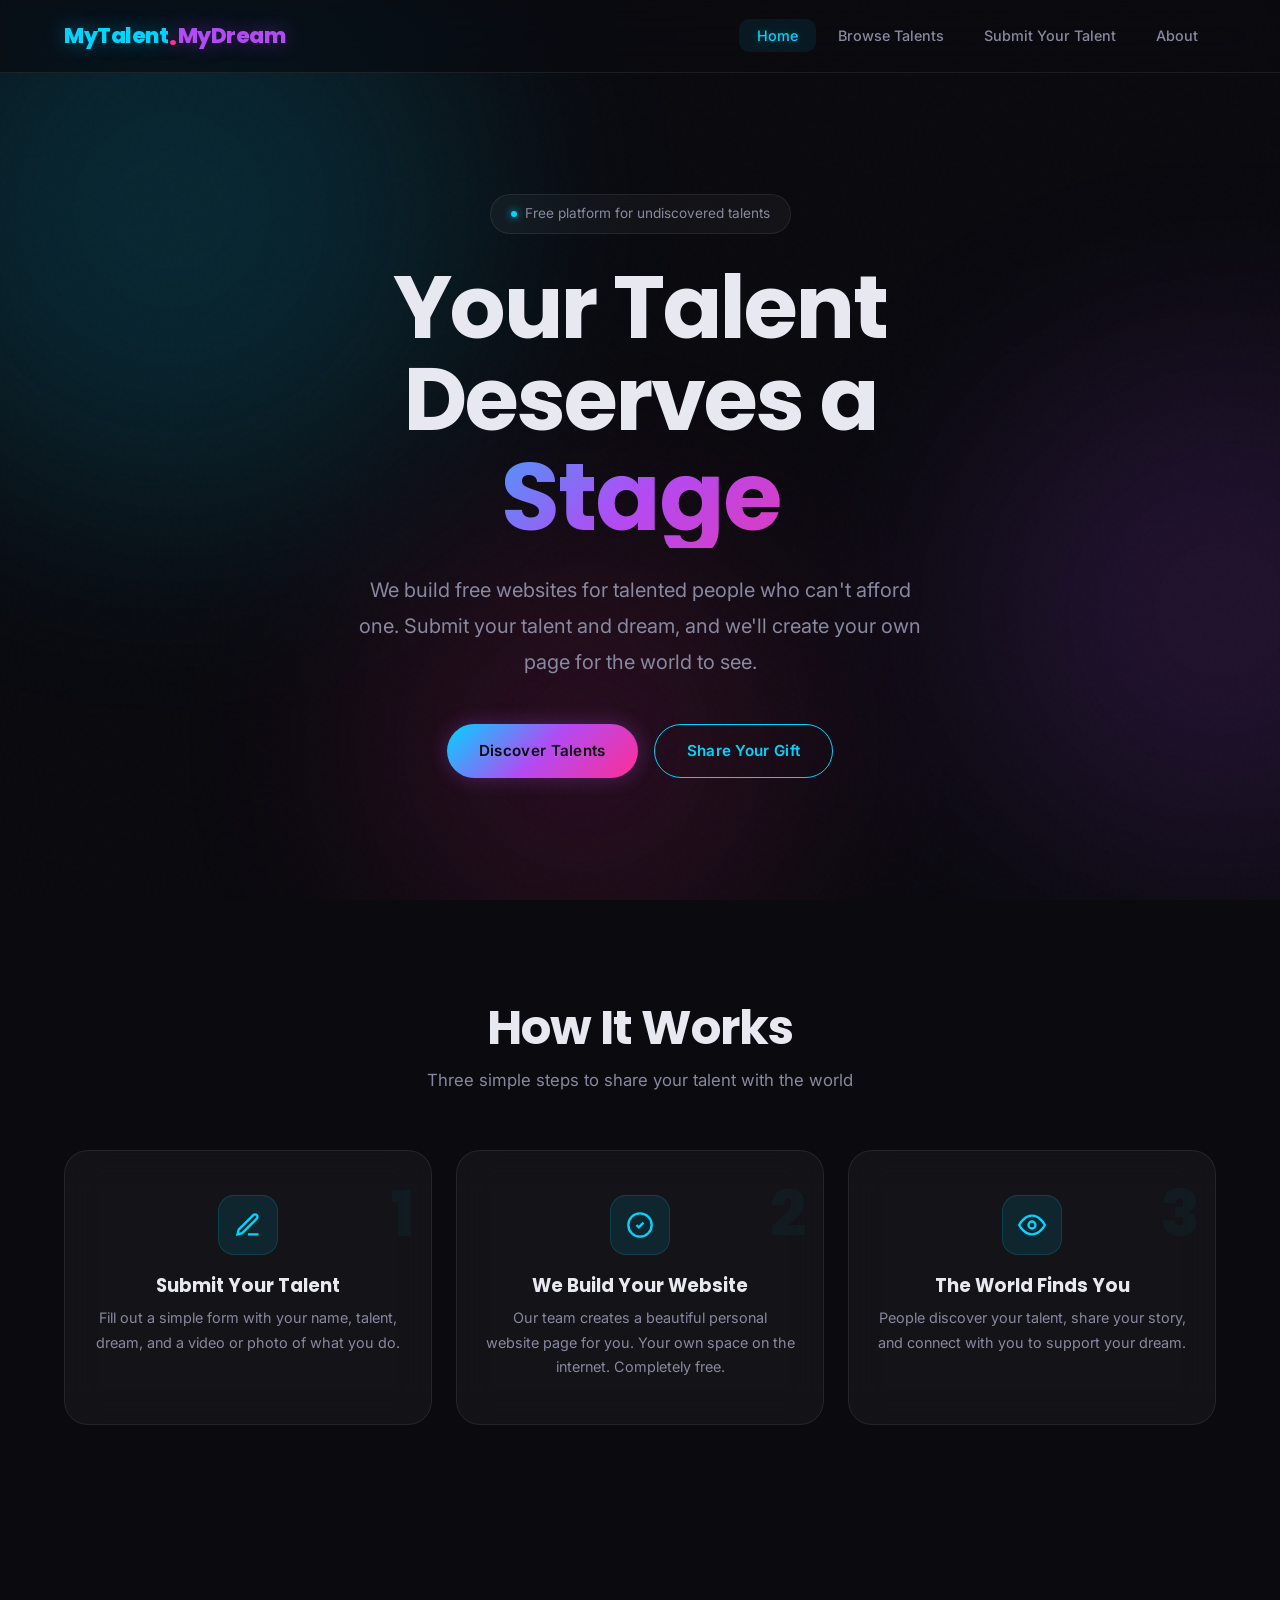
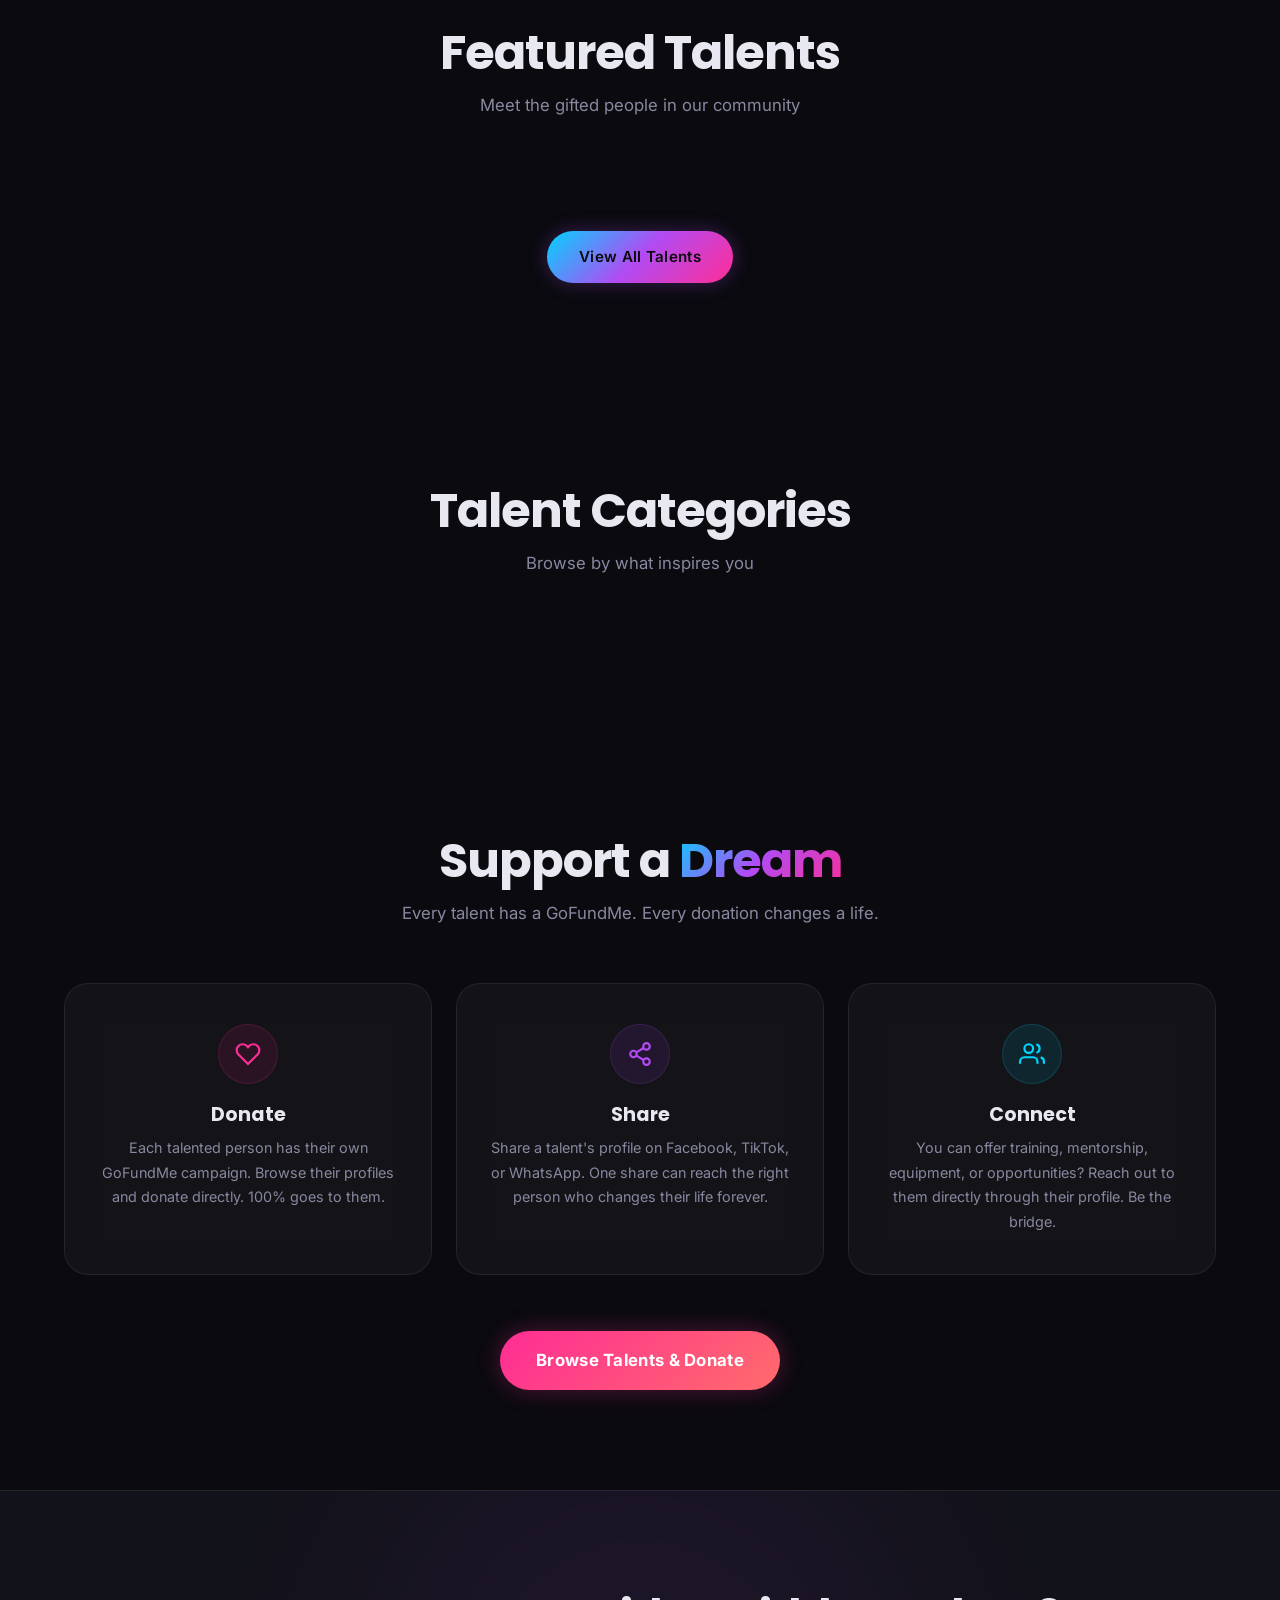
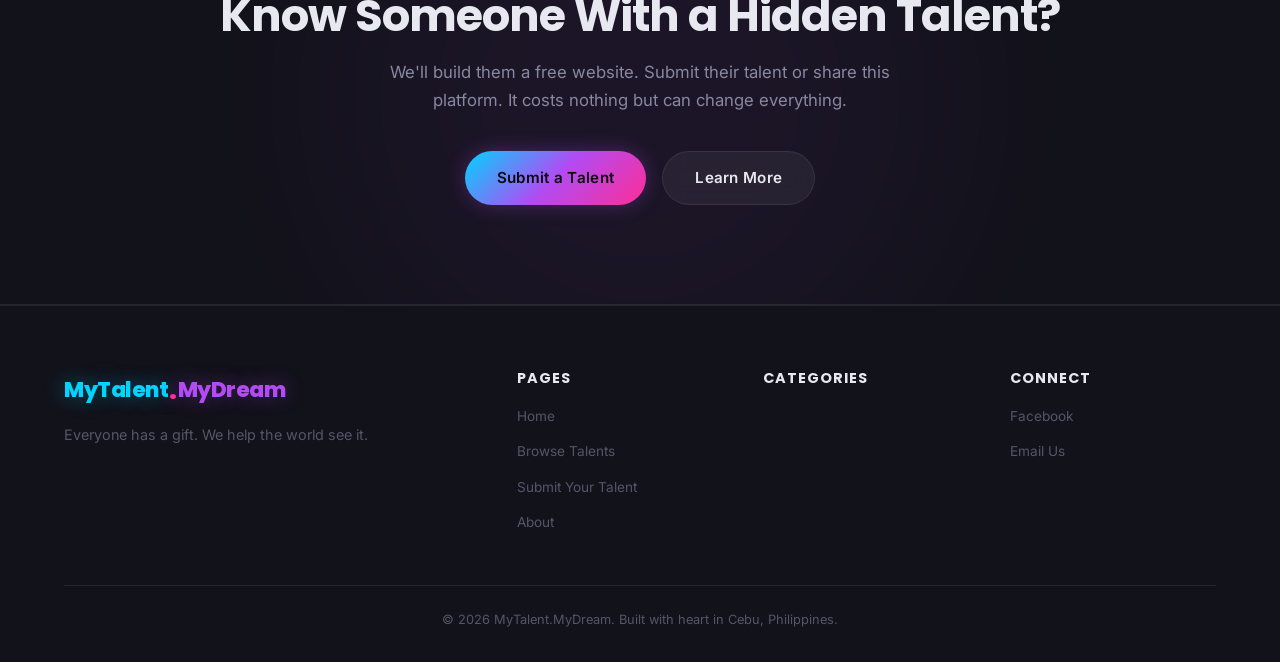
==== commit 20a5baf2: "Remove stats section from hero (all zeros for now) Co-Authored-By: Claude Opus 4.6 (1M context) <nor" ====
--- a/index.html
+++ b/index.html
@@ -4,7 +4,7 @@
     <meta charset="UTF-8">
     <meta name="viewport" content="width=device-width, initial-scale=1.0">
     <title>MyTalent.MyDream — Discover Hidden Talents, Support Real Dreams</title>
-    <meta name="description" content="A free platform showcasing the talents and dreams of underprivileged people in Cebu and beyond. Everyone has a gift — help the world see it.">
+    <meta name="description" content="A free platform showcasing the talents and dreams of underprivileged people in Cebu and beyond. Everyone has a gift. Help the world see it.">
     <meta name="theme-color" content="#0A0A0F">
     <link rel="stylesheet" href="css/style.css">
     <link rel="icon" href="images/favicon.svg" type="image/svg+xml">
@@ -46,24 +46,10 @@
                 Free platform for undiscovered talents
             </div>
             <h1 class="hero-title">Your Talent<br>Deserves a <span class="gradient-text">Stage</span></h1>
-            <p class="hero-subtitle">We build free websites for talented people who can't afford one. Submit your talent and dream — we'll create your own page for the world to see.</p>
+            <p class="hero-subtitle">We build free websites for talented people who can't afford one. Submit your talent and dream, and we'll create your own page for the world to see.</p>
             <div class="hero-buttons">
                 <a href="browse.html" class="btn btn-primary">Discover Talents</a>
                 <a href="submit.html" class="btn btn-secondary">Share Your Gift</a>
-            </div>
-            <div class="hero-stats">
-                <div class="stat">
-                    <span class="stat-number" id="talentCount">0</span>
-                    <span class="stat-label">Talents Showcased</span>
-                </div>
-                <div class="stat">
-                    <span class="stat-number" id="categoryCount">0</span>
-                    <span class="stat-label">Talent Categories</span>
-                </div>
-                <div class="stat">
-                    <span class="stat-number" id="dreamCount">0</span>
-                    <span class="stat-label">Dreams Shared</span>
-                </div>
             </div>
         </div>
     </section>
@@ -80,7 +66,7 @@
                     </div>
                     <div class="step-number">1</div>
                     <h3>Submit Your Talent</h3>
-                    <p>Fill out a simple form — your name, talent, dream, and a video or photo of what you do.</p>
+                    <p>Fill out a simple form with your name, talent, dream, and a video or photo of what you do.</p>
                 </div>
                 <div class="step-card">
                     <div class="step-icon">
@@ -88,7 +74,7 @@
                     </div>
                     <div class="step-number">2</div>
                     <h3>We Build Your Website</h3>
-                    <p>Our team creates a beautiful personal website page for you — your own space on the internet. Completely free.</p>
+                    <p>Our team creates a beautiful personal website page for you. Your own space on the internet. Completely free.</p>
                 </div>
                 <div class="step-card">
                     <div class="step-icon">
@@ -123,6 +109,42 @@
             <p class="section-subtitle">Browse by what inspires you</p>
             <div class="categories-grid" id="categoriesGrid">
                 <!-- Populated by JS -->
+            </div>
+        </div>
+    </section>
+
+    <!-- Support a Dream -->
+    <section class="section support-section">
+        <div class="container">
+            <h2 class="section-title">Support a <span class="gradient-text">Dream</span></h2>
+            <p class="section-subtitle">Every talent has a GoFundMe. Every donation changes a life.</p>
+
+            <div class="support-grid">
+                <div class="support-card">
+                    <div class="support-card-icon">
+                        <svg viewBox="0 0 24 24" fill="none" stroke="currentColor" stroke-width="2"><path d="M20.84 4.61a5.5 5.5 0 0 0-7.78 0L12 5.67l-1.06-1.06a5.5 5.5 0 0 0-7.78 7.78l1.06 1.06L12 21.23l7.78-7.78 1.06-1.06a5.5 5.5 0 0 0 0-7.78z"/></svg>
+                    </div>
+                    <h3>Donate</h3>
+                    <p>Each talented person has their own GoFundMe campaign. Browse their profiles and donate directly. 100% goes to them.</p>
+                </div>
+                <div class="support-card">
+                    <div class="support-card-icon icon-share">
+                        <svg viewBox="0 0 24 24" fill="none" stroke="currentColor" stroke-width="2"><circle cx="18" cy="5" r="3"/><circle cx="6" cy="12" r="3"/><circle cx="18" cy="19" r="3"/><line x1="8.59" y1="13.51" x2="15.42" y2="17.49"/><line x1="15.41" y1="6.51" x2="8.59" y2="10.49"/></svg>
+                    </div>
+                    <h3>Share</h3>
+                    <p>Share a talent's profile on Facebook, TikTok, or WhatsApp. One share can reach the right person who changes their life forever.</p>
+                </div>
+                <div class="support-card">
+                    <div class="support-card-icon icon-connect">
+                        <svg viewBox="0 0 24 24" fill="none" stroke="currentColor" stroke-width="2"><path d="M17 21v-2a4 4 0 0 0-4-4H5a4 4 0 0 0-4 4v2"/><circle cx="9" cy="7" r="4"/><path d="M23 21v-2a4 4 0 0 0-3-3.87"/><path d="M16 3.13a4 4 0 0 1 0 7.75"/></svg>
+                    </div>
+                    <h3>Connect</h3>
+                    <p>You can offer training, mentorship, equipment, or opportunities? Reach out to them directly through their profile. Be the bridge.</p>
+                </div>
+            </div>
+
+            <div class="section-cta">
+                <a href="browse.html" class="btn btn-gofundme btn-large">Browse Talents & Donate</a>
             </div>
         </div>
     </section>
--- a/css/style.css
+++ b/css/style.css
@@ -609,6 +609,23 @@
     color: var(--text-dim);
 }
 
+.talent-card-donate {
+    position: absolute;
+    top: 14px;
+    right: 14px;
+    padding: 6px 14px;
+    border-radius: 50px;
+    font-size: 0.75rem;
+    font-weight: 700;
+    background: rgba(255, 45, 149, 0.85);
+    color: white;
+    backdrop-filter: blur(10px);
+    box-shadow: 0 0 15px rgba(255, 45, 149, 0.4);
+    z-index: 3;
+    letter-spacing: 0.5px;
+    animation: pulse 2s ease-in-out infinite;
+}
+
 .talent-card-body {
     padding: 22px;
 }
@@ -728,6 +745,96 @@
     color: var(--text-muted);
 }
 
+/* --- Support a Dream Section --- */
+.support-grid {
+    display: grid;
+    grid-template-columns: repeat(3, 1fr);
+    gap: 24px;
+    margin-bottom: 16px;
+}
+
+.support-card {
+    text-align: center;
+    padding: 40px 28px;
+    border-radius: var(--radius-lg);
+    background: var(--glass);
+    border: 1px solid var(--glass-border);
+    backdrop-filter: blur(20px);
+    transition: var(--transition);
+    position: relative;
+    overflow: hidden;
+}
+
+.support-card::before {
+    content: '';
+    position: absolute;
+    top: 0;
+    left: 0;
+    right: 0;
+    height: 2px;
+    background: linear-gradient(90deg, var(--neon-pink), var(--neon-purple));
+    opacity: 0;
+    transition: var(--transition);
+}
+
+.support-card:hover {
+    transform: translateY(-6px);
+    border-color: rgba(255, 45, 149, 0.2);
+    box-shadow: 0 20px 60px rgba(0, 0, 0, 0.3), var(--glow-pink);
+}
+
+.support-card:hover::before {
+    opacity: 1;
+}
+
+.support-card-icon {
+    width: 60px;
+    height: 60px;
+    margin: 0 auto 20px;
+    border-radius: 50%;
+    display: flex;
+    align-items: center;
+    justify-content: center;
+    background: rgba(255, 45, 149, 0.1);
+    border: 1px solid rgba(255, 45, 149, 0.15);
+    color: var(--neon-pink);
+}
+
+.support-card-icon.icon-share {
+    background: rgba(178, 75, 243, 0.1);
+    border-color: rgba(178, 75, 243, 0.15);
+    color: var(--neon-purple);
+}
+
+.support-card-icon.icon-connect {
+    background: rgba(0, 212, 255, 0.1);
+    border-color: rgba(0, 212, 255, 0.15);
+    color: var(--neon-blue);
+}
+
+.support-card-icon svg {
+    width: 26px;
+    height: 26px;
+}
+
+.support-card h3 {
+    font-size: 1.2rem;
+    margin-bottom: 10px;
+    color: var(--text);
+}
+
+.support-card p {
+    color: var(--text-dim);
+    font-size: 0.9rem;
+    line-height: 1.7;
+}
+
+@media (max-width: 768px) {
+    .support-grid {
+        grid-template-columns: 1fr;
+    }
+}
+
 /* --- CTA Section --- */
 .cta-section {
     position: relative;
@@ -1020,6 +1127,102 @@
     text-shadow: 0 0 10px rgba(255, 215, 0, 0.3);
 }
 
+/* --- GoFundMe Section --- */
+.profile-gofundme {
+    text-align: center;
+    padding: 36px;
+    margin-bottom: 36px;
+    border-radius: var(--radius-lg);
+    background: linear-gradient(135deg, rgba(0, 212, 255, 0.06), rgba(178, 75, 243, 0.06), rgba(255, 45, 149, 0.06));
+    border: 1px solid rgba(255, 45, 149, 0.15);
+    position: relative;
+    overflow: hidden;
+}
+
+.profile-gofundme::before {
+    content: '';
+    position: absolute;
+    top: 0;
+    left: 0;
+    right: 0;
+    height: 3px;
+    background: linear-gradient(90deg, var(--neon-blue), var(--neon-purple), var(--neon-pink));
+}
+
+.gofundme-icon {
+    color: var(--neon-pink);
+    margin-bottom: 16px;
+    filter: drop-shadow(0 0 12px rgba(255, 45, 149, 0.4));
+    animation: heartbeat 2s ease-in-out infinite;
+}
+
+@keyframes heartbeat {
+    0%, 100% { transform: scale(1); }
+    15% { transform: scale(1.15); }
+    30% { transform: scale(1); }
+    45% { transform: scale(1.1); }
+    60% { transform: scale(1); }
+}
+
+.profile-gofundme h3 {
+    font-size: 1.3rem;
+    margin-bottom: 10px;
+    color: var(--text);
+}
+
+.profile-gofundme p {
+    color: var(--text-dim);
+    font-size: 0.95rem;
+    margin-bottom: 24px;
+    max-width: 400px;
+    margin-left: auto;
+    margin-right: auto;
+}
+
+.btn-gofundme {
+    background: linear-gradient(135deg, #FF2D95, #FF6B6B);
+    color: white;
+    padding: 16px 36px;
+    font-size: 1.05rem;
+    font-weight: 700;
+    border-radius: 50px;
+    border: none;
+    cursor: pointer;
+    transition: var(--transition);
+    display: inline-flex;
+    align-items: center;
+    gap: 10px;
+    box-shadow: 0 0 25px rgba(255, 45, 149, 0.3);
+    text-decoration: none;
+}
+
+.btn-gofundme:hover {
+    transform: translateY(-3px) scale(1.03);
+    box-shadow: 0 0 40px rgba(255, 45, 149, 0.5), 0 10px 30px rgba(0, 0, 0, 0.3);
+}
+
+.btn-gofundme-sm {
+    background: linear-gradient(135deg, #FF2D95, #FF6B6B);
+    color: white;
+    padding: 12px 28px;
+    font-size: 0.9rem;
+    font-weight: 600;
+    border-radius: 50px;
+    border: none;
+    cursor: pointer;
+    transition: var(--transition);
+    display: inline-flex;
+    align-items: center;
+    gap: 6px;
+    box-shadow: 0 0 15px rgba(255, 45, 149, 0.25);
+    text-decoration: none;
+}
+
+.btn-gofundme-sm:hover {
+    transform: translateY(-2px);
+    box-shadow: 0 0 30px rgba(255, 45, 149, 0.4);
+}
+
 .profile-video {
     margin-bottom: 36px;
 }
@@ -1148,6 +1351,44 @@
 .form-hint {
     font-size: 0.75rem;
     color: var(--text-muted);
+}
+
+/* --- Video Send Options --- */
+.video-send-options label {
+    margin-bottom: 8px;
+}
+
+.send-options {
+    display: flex;
+    gap: 12px;
+    flex-wrap: wrap;
+    margin: 8px 0;
+}
+
+.send-option {
+    display: flex;
+    align-items: center;
+    gap: 10px;
+    padding: 14px 22px;
+    border-radius: 12px;
+    background: var(--dark-3);
+    border: 1px solid var(--glass-border);
+    transition: var(--transition);
+    flex: 1;
+    min-width: 200px;
+    font-size: 0.9rem;
+    font-weight: 500;
+    color: var(--text);
+}
+
+.send-option:hover {
+    border-color: var(--neon-blue);
+    box-shadow: var(--glow-blue);
+    transform: translateY(-2px);
+}
+
+.send-icon {
+    font-size: 1.4rem;
 }
 
 .form-agreement {
@@ -1249,6 +1490,61 @@
     border-radius: 50%;
     background: var(--neon-blue);
     box-shadow: 0 0 8px rgba(0, 212, 255, 0.4);
+}
+
+/* --- Sponsor Appeal --- */
+.sponsor-appeal {
+    padding: 44px;
+    border-radius: var(--radius-lg);
+    background: var(--glass);
+    border: 1px solid var(--glass-border);
+    backdrop-filter: blur(20px);
+    position: relative;
+    overflow: hidden;
+}
+
+.sponsor-appeal::before {
+    content: '';
+    position: absolute;
+    top: 0;
+    left: 0;
+    right: 0;
+    height: 3px;
+    background: linear-gradient(90deg, var(--neon-pink), var(--neon-purple), var(--neon-blue));
+}
+
+.sponsor-appeal h2 {
+    color: var(--neon-pink) !important;
+    text-shadow: 0 0 20px rgba(255, 45, 149, 0.3);
+}
+
+.sponsor-quote {
+    margin: 28px 0;
+    padding: 28px 32px;
+    border-radius: var(--radius);
+    background: linear-gradient(135deg, rgba(255, 45, 149, 0.06), rgba(178, 75, 243, 0.06));
+    border-left: 3px solid var(--neon-pink);
+    position: relative;
+}
+
+.sponsor-quote p {
+    font-size: 1.2rem !important;
+    font-style: italic;
+    color: var(--text) !important;
+    font-weight: 500;
+    line-height: 1.6 !important;
+    margin-bottom: 0 !important;
+}
+
+.sponsor-cta {
+    text-align: center;
+    margin-top: 32px;
+}
+
+@media (max-width: 768px) {
+    .sponsor-appeal {
+        padding: 28px;
+    }
 }
 
 .about-cta {
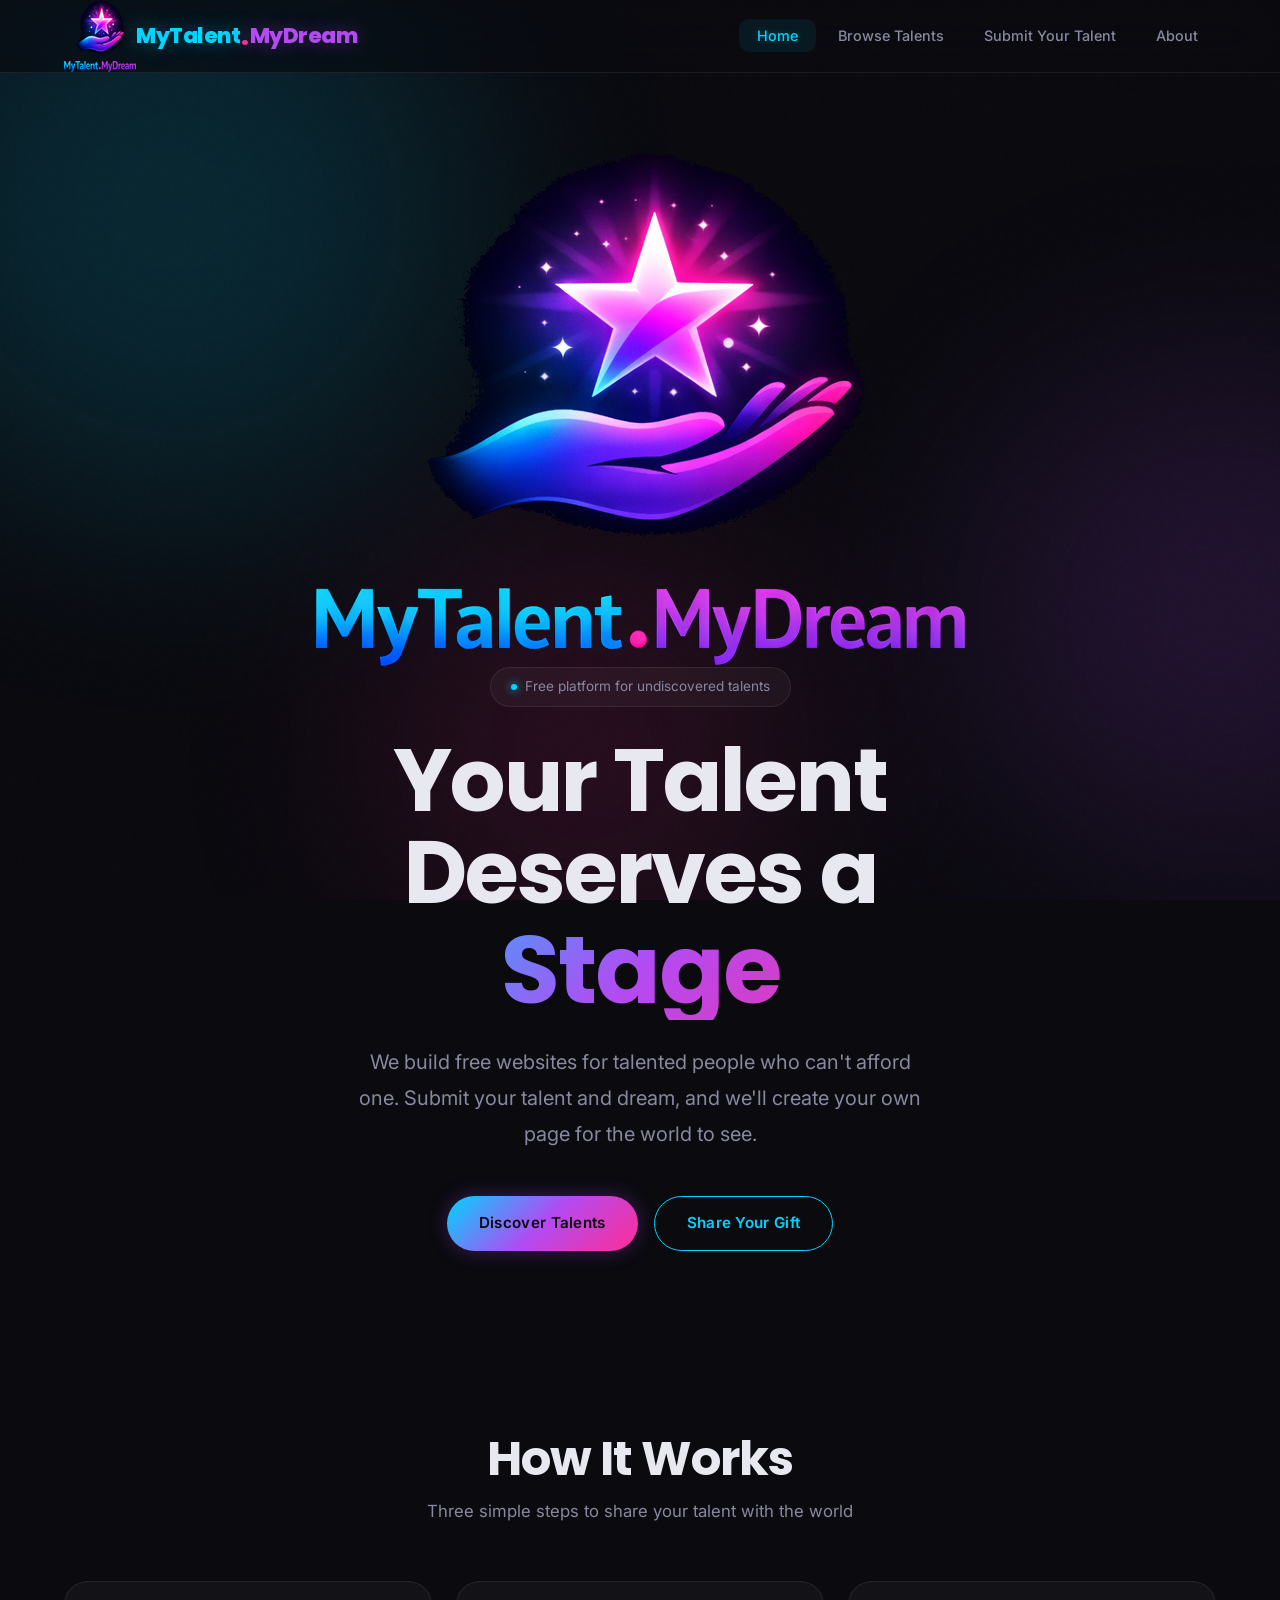
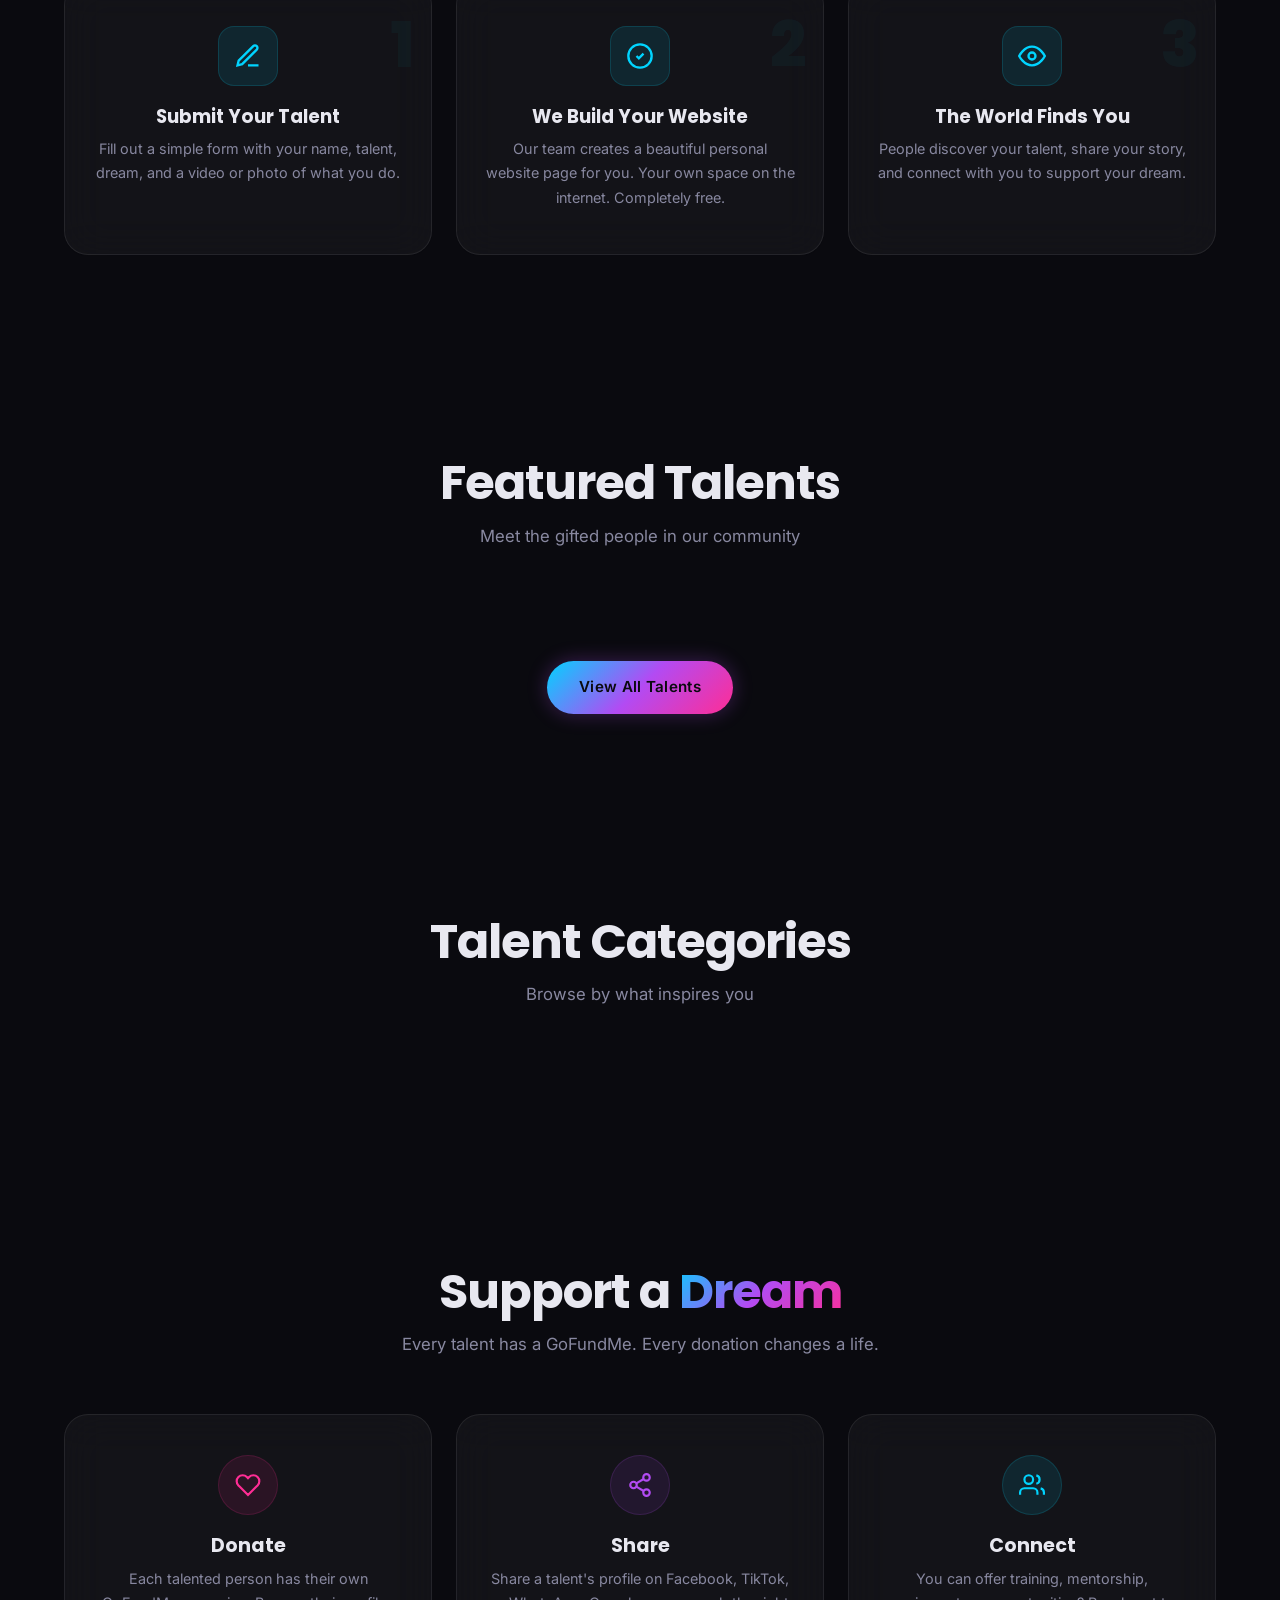
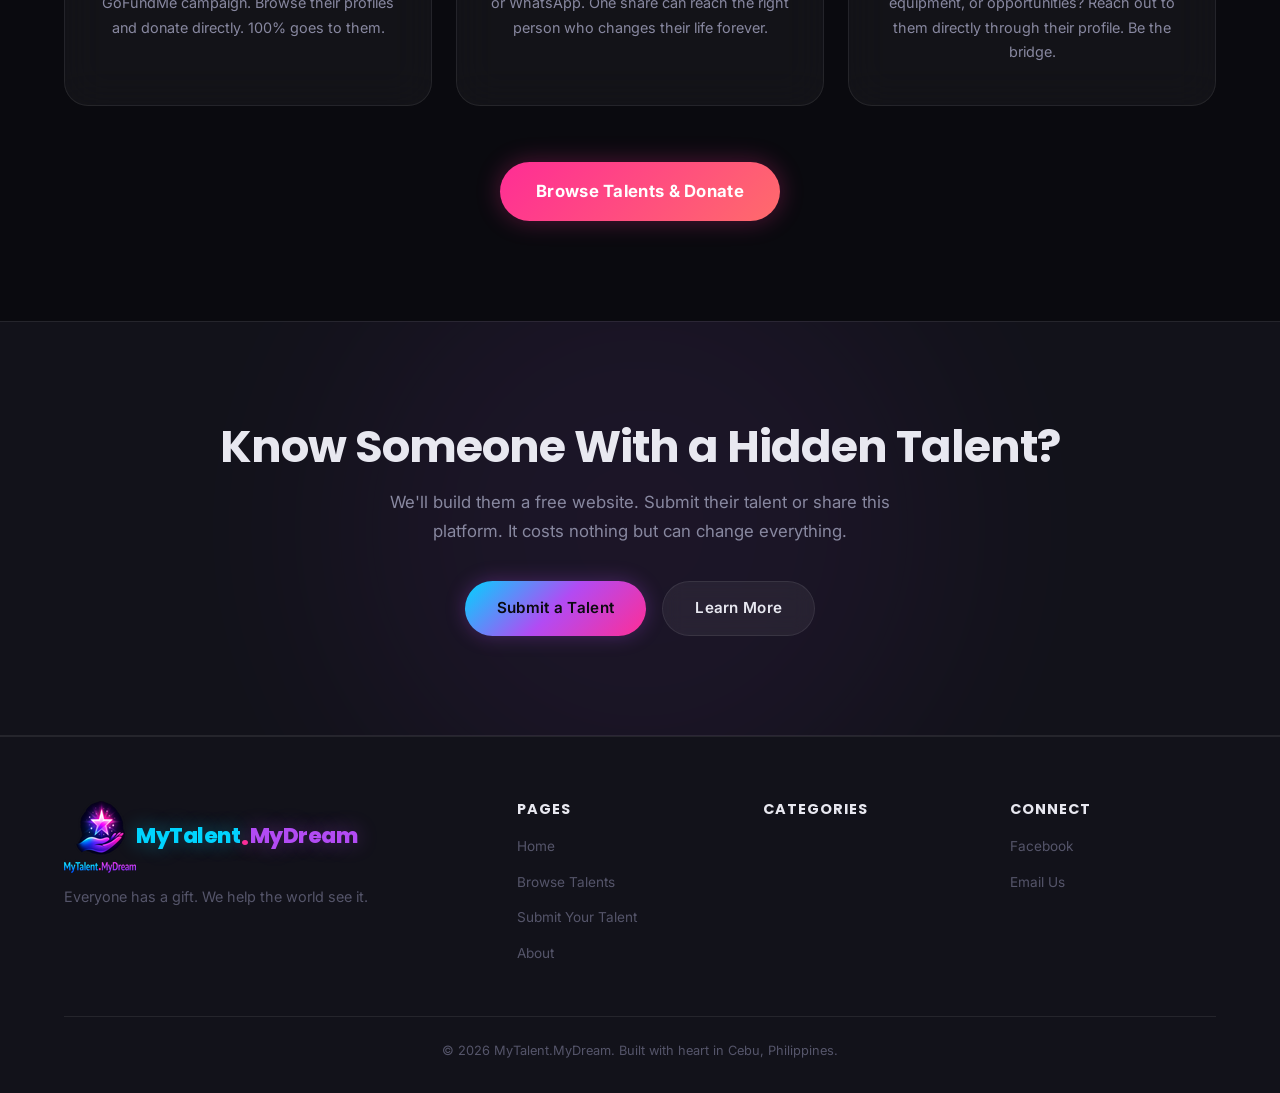
==== commit 736edd42: "Fix logo: remove black background, auto-crop, add small navbar icon Co-Authored-By: Claude Opus 4.6 " ====
--- a/index.html
+++ b/index.html
@@ -5,7 +5,45 @@
     <meta name="viewport" content="width=device-width, initial-scale=1.0">
     <title>MyTalent.MyDream — Discover Hidden Talents, Support Real Dreams</title>
     <meta name="description" content="A free platform showcasing the talents and dreams of underprivileged people in Cebu and beyond. Everyone has a gift. Help the world see it.">
+    <meta name="keywords" content="talent showcase, underprivileged talent, support dreams, GoFundMe talent, Cebu talent, free website for talented people, donate to dreams, hidden talent Philippines">
+    <meta name="author" content="MyTalent.MyDream">
+    <meta name="robots" content="index, follow">
+    <link rel="canonical" href="https://mytalentmydream.github.io/">
+
+    <!-- Open Graph / Facebook -->
+    <meta property="og:type" content="website">
+    <meta property="og:url" content="https://mytalentmydream.github.io/">
+    <meta property="og:title" content="MyTalent.MyDream - Everyone Has a Gift">
+    <meta property="og:description" content="We build free websites for talented people who can't afford one. Discover hidden talents, support real dreams, donate through GoFundMe.">
+    <meta property="og:image" content="https://mytalentmydream.github.io/images/og-image.png">
+    <meta property="og:site_name" content="MyTalent.MyDream">
+
+    <!-- Twitter -->
+    <meta name="twitter:card" content="summary_large_image">
+    <meta name="twitter:title" content="MyTalent.MyDream - Everyone Has a Gift">
+    <meta name="twitter:description" content="We build free websites for talented people who can't afford one. Discover hidden talents, support real dreams.">
+    <meta name="twitter:image" content="https://mytalentmydream.github.io/images/og-image.png">
+
+    <meta name="google-site-verification" content="VuAEJtLXqR9cOJ4-tb4MtYtlkbo6wJHVKQzmNMFqSGM">
     <meta name="theme-color" content="#0A0A0F">
+
+    <!-- Structured Data -->
+    <script type="application/ld+json">
+    {
+        "@context": "https://schema.org",
+        "@type": "Organization",
+        "name": "MyTalent.MyDream",
+        "url": "https://mytalentmydream.github.io",
+        "description": "A free platform that builds websites for talented underprivileged people and connects them with donors through GoFundMe.",
+        "logo": "https://mytalentmydream.github.io/images/logo.png",
+        "sameAs": [],
+        "areaServed": {
+            "@type": "Place",
+            "name": "Cebu, Philippines"
+        }
+    }
+    </script>
+
     <link rel="stylesheet" href="css/style.css">
     <link rel="icon" href="images/favicon.svg" type="image/svg+xml">
     <link rel="preconnect" href="https://fonts.googleapis.com">
@@ -24,7 +62,7 @@
     <nav class="navbar" id="navbar">
         <div class="container nav-container">
             <a href="index.html" class="logo">
-                <span class="logo-talent">MyTalent</span><span class="logo-dot">.</span><span class="logo-dream">MyDream</span>
+                <img src="images/logo-icon.png" alt="MyTalent.MyDream" class="logo-icon"><span class="logo-talent">MyTalent</span><span class="logo-dot">.</span><span class="logo-dream">MyDream</span>
             </a>
             <button class="mobile-toggle" id="mobileToggle" aria-label="Toggle menu">
                 <span></span><span></span><span></span>
@@ -41,6 +79,7 @@
     <!-- Hero Section -->
     <section class="hero">
         <div class="container hero-content">
+            <img src="images/logo.png" alt="MyTalent.MyDream" class="hero-logo">
             <div class="hero-tag">
                 <span class="hero-tag-dot"></span>
                 Free platform for undiscovered talents
@@ -168,7 +207,7 @@
             <div class="footer-grid">
                 <div class="footer-brand">
                     <a href="index.html" class="logo">
-                        <span class="logo-talent">MyTalent</span><span class="logo-dot">.</span><span class="logo-dream">MyDream</span>
+                        <img src="images/logo-icon.png" alt="MyTalent.MyDream" class="logo-icon"><span class="logo-talent">MyTalent</span><span class="logo-dot">.</span><span class="logo-dream">MyDream</span>
                     </a>
                     <p>Everyone has a gift. We help the world see it.</p>
                 </div>
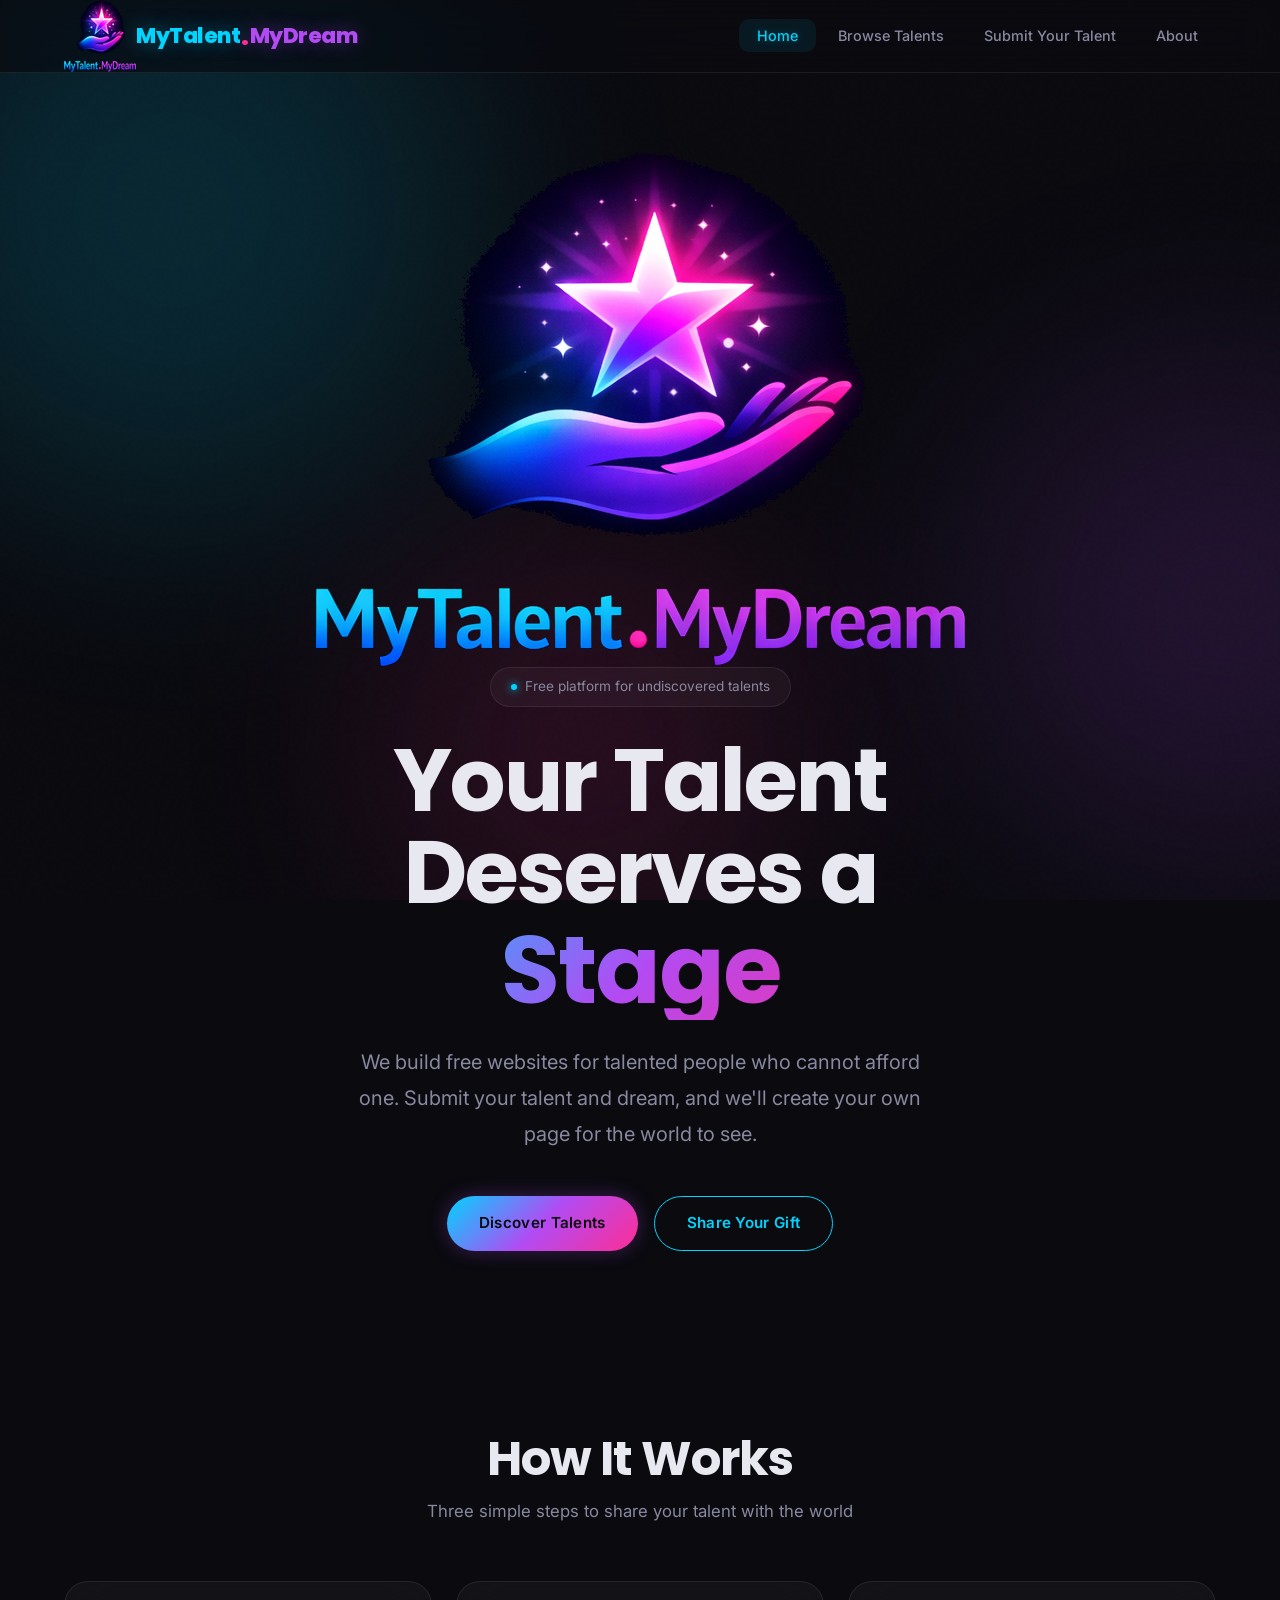
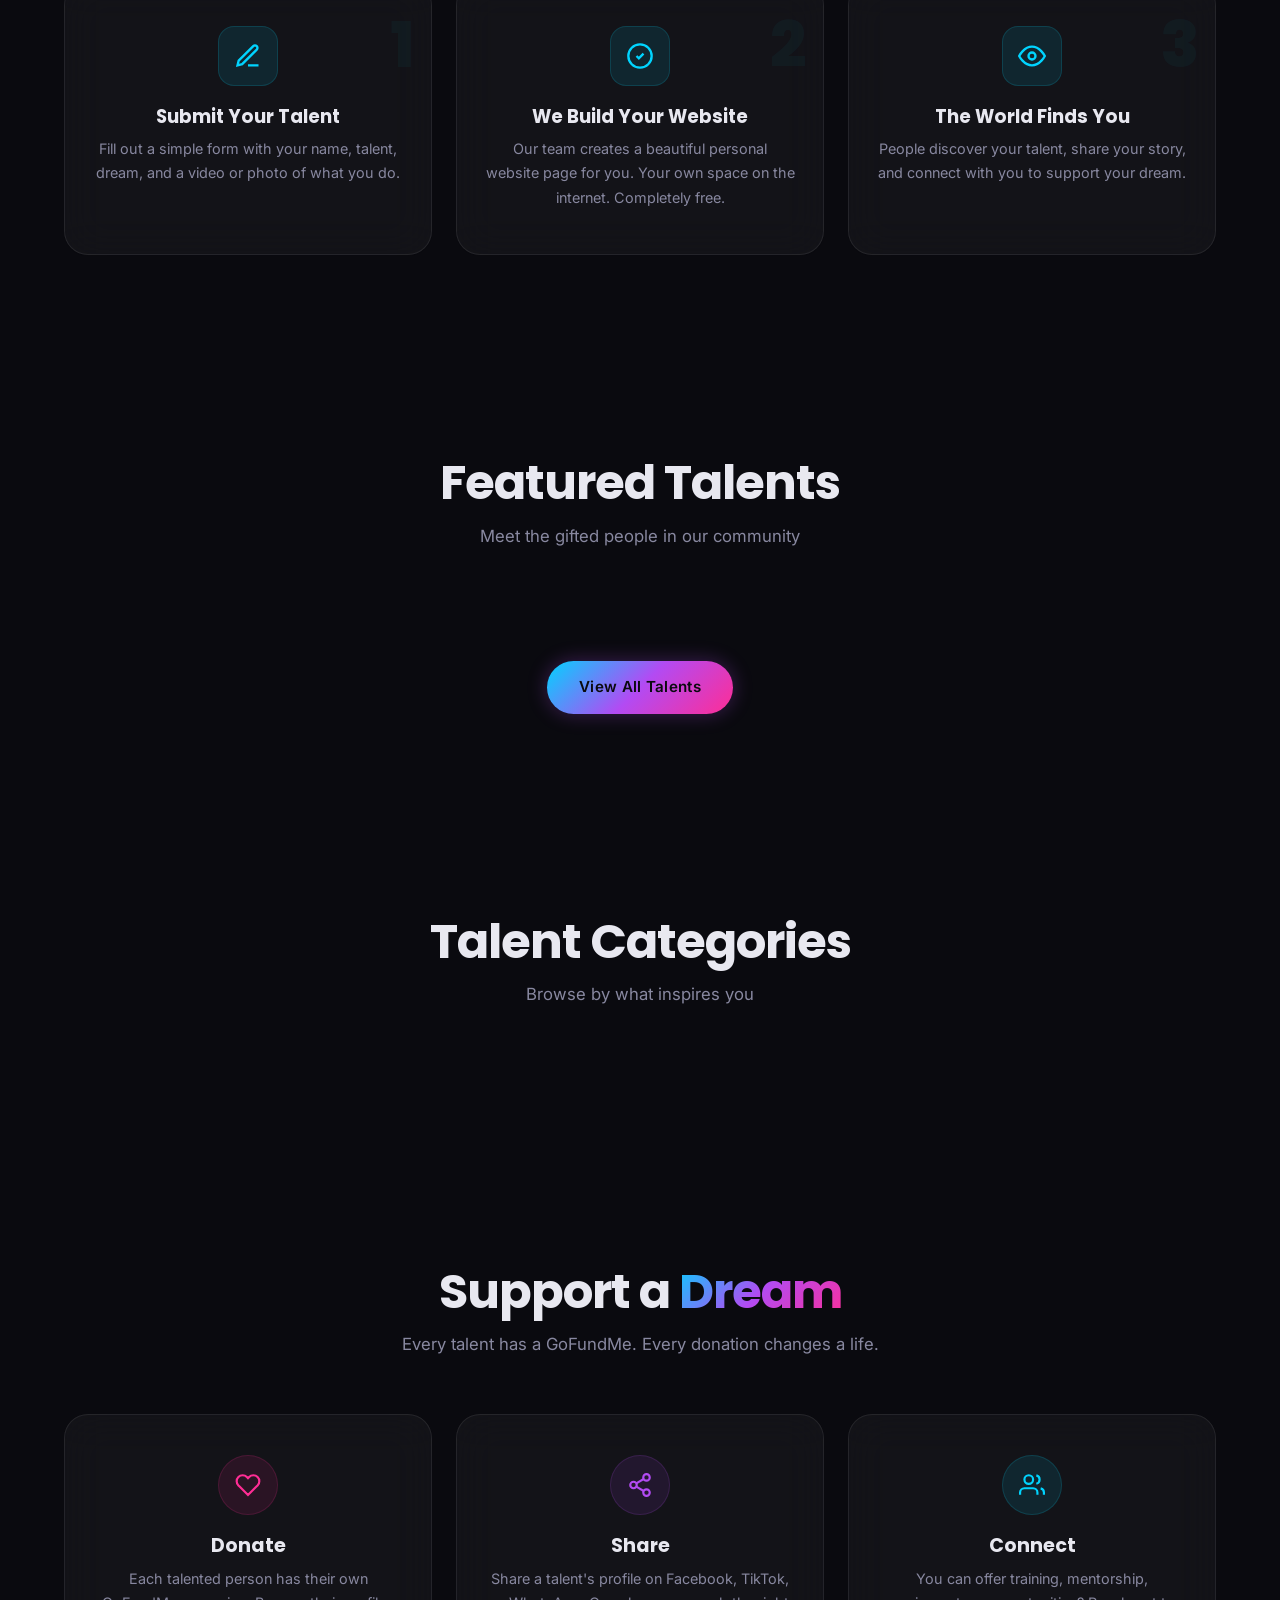
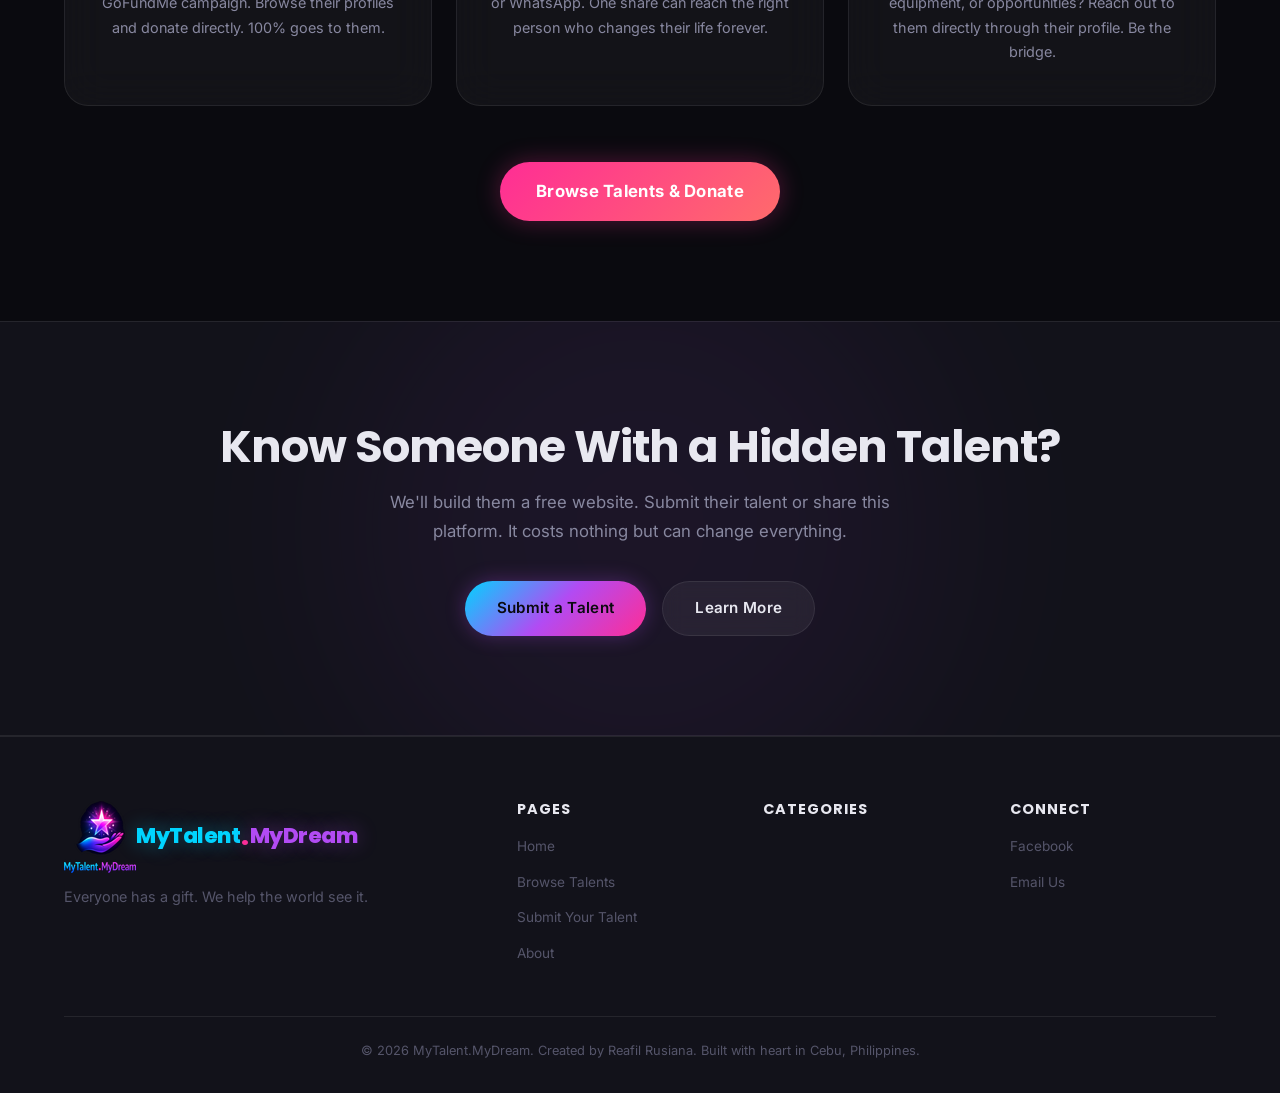
==== commit d7ba03eb: "Fix: replace apostrophes in meta tags to fix Facebook scraper error Co-Authored-By: Claude Opus 4.6 " ====
--- a/index.html
+++ b/index.html
@@ -14,14 +14,14 @@
     <meta property="og:type" content="website">
     <meta property="og:url" content="https://mytalentmydream.github.io/">
     <meta property="og:title" content="MyTalent.MyDream - Everyone Has a Gift">
-    <meta property="og:description" content="We build free websites for talented people who can't afford one. Discover hidden talents, support real dreams, donate through GoFundMe.">
+    <meta property="og:description" content="We build free websites for talented people who cannot afford one. Discover hidden talents, support real dreams, donate through GoFundMe.">
     <meta property="og:image" content="https://mytalentmydream.github.io/images/og-image.png">
     <meta property="og:site_name" content="MyTalent.MyDream">
 
     <!-- Twitter -->
     <meta name="twitter:card" content="summary_large_image">
     <meta name="twitter:title" content="MyTalent.MyDream - Everyone Has a Gift">
-    <meta name="twitter:description" content="We build free websites for talented people who can't afford one. Discover hidden talents, support real dreams.">
+    <meta name="twitter:description" content="We build free websites for talented people who cannot afford one. Discover hidden talents, support real dreams.">
     <meta name="twitter:image" content="https://mytalentmydream.github.io/images/og-image.png">
 
     <meta name="google-site-verification" content="VuAEJtLXqR9cOJ4-tb4MtYtlkbo6wJHVKQzmNMFqSGM">
@@ -85,7 +85,7 @@
                 Free platform for undiscovered talents
             </div>
             <h1 class="hero-title">Your Talent<br>Deserves a <span class="gradient-text">Stage</span></h1>
-            <p class="hero-subtitle">We build free websites for talented people who can't afford one. Submit your talent and dream, and we'll create your own page for the world to see.</p>
+            <p class="hero-subtitle">We build free websites for talented people who cannot afford one. Submit your talent and dream, and we'll create your own page for the world to see.</p>
             <div class="hero-buttons">
                 <a href="browse.html" class="btn btn-primary">Discover Talents</a>
                 <a href="submit.html" class="btn btn-secondary">Share Your Gift</a>
@@ -235,7 +235,7 @@
                 </div>
             </div>
             <div class="footer-bottom">
-                <p>&copy; 2026 MyTalent.MyDream. Built with heart in Cebu, Philippines.</p>
+                <p>&copy; 2026 MyTalent.MyDream. Created by Reafil Rusiana. Built with heart in Cebu, Philippines.</p>
             </div>
         </div>
     </footer>
@@ -244,3 +244,4 @@
     <script src="js/app.js"></script>
 </body>
 </html>
+
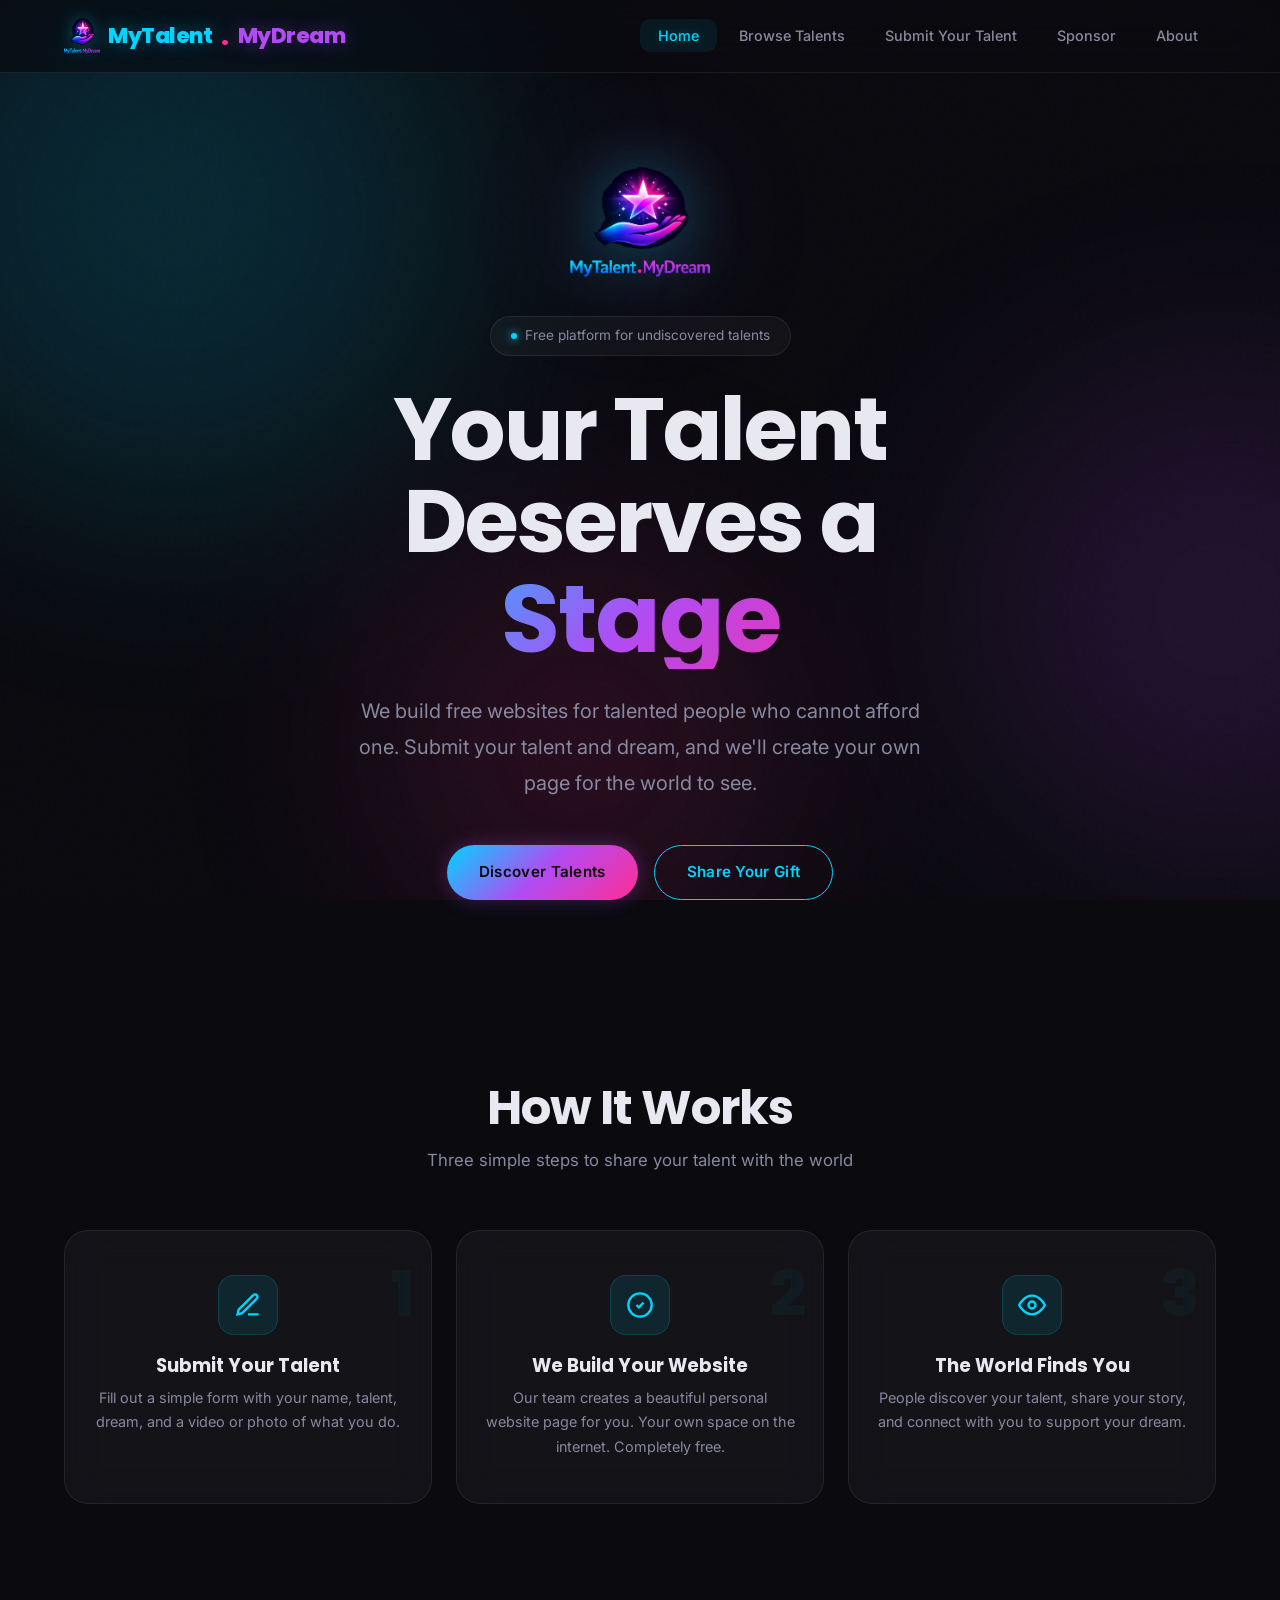
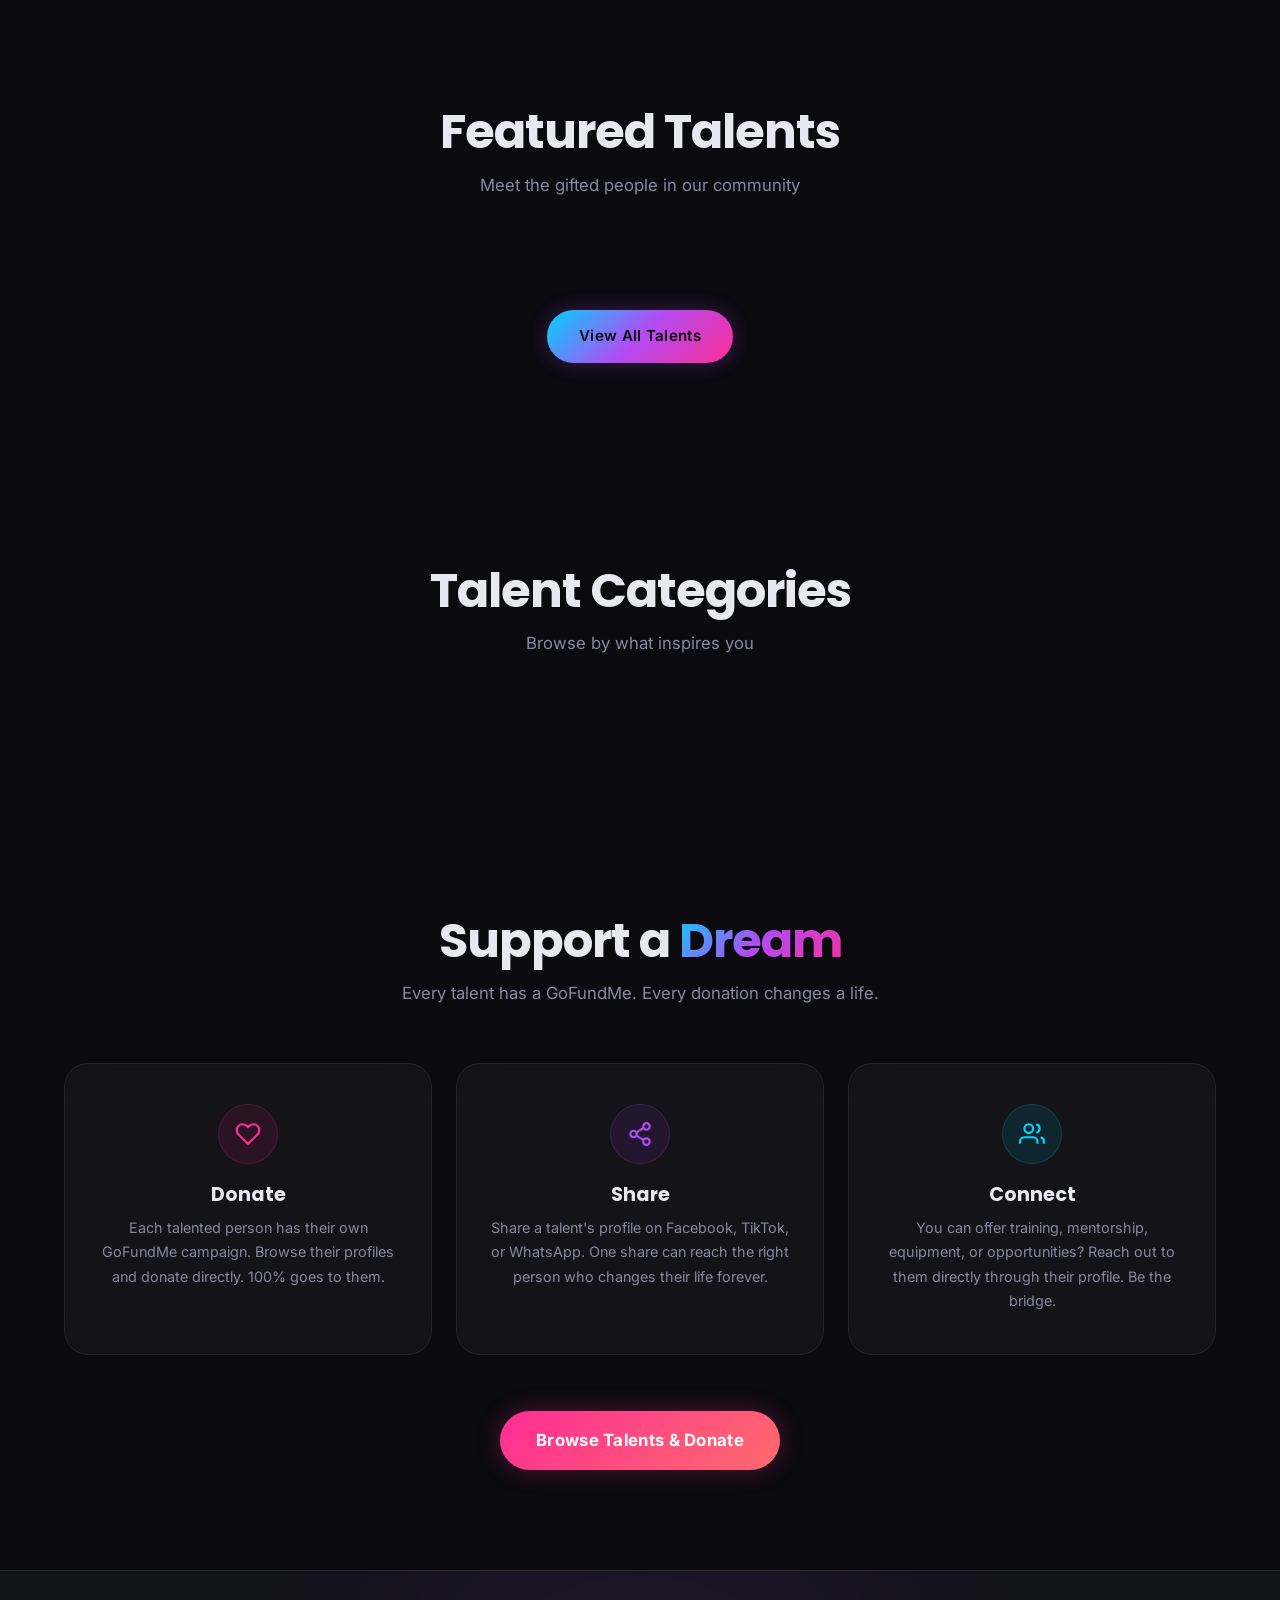
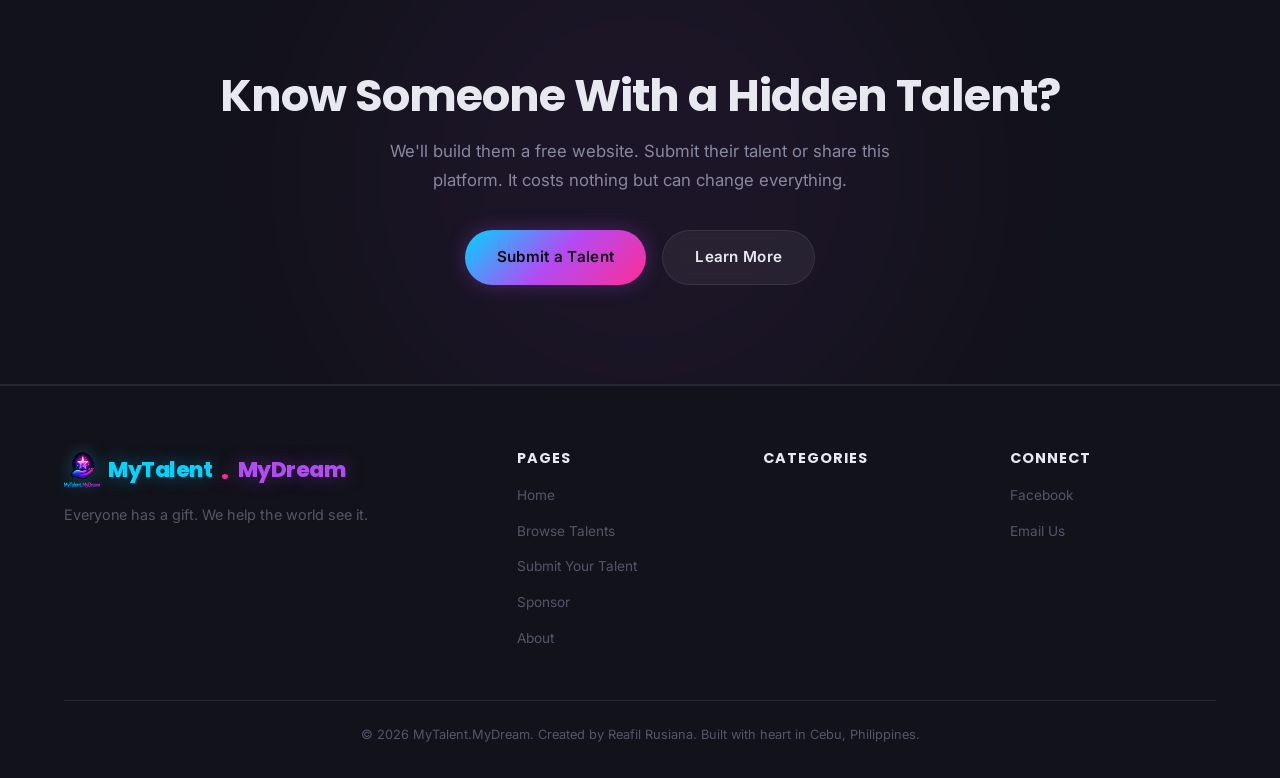
==== commit 1d54a40d: "Add Sponsor page — 3 ways to help: donate, teach, provide - Donate money via GoFundMe - Share your s" ====
--- a/index.html
+++ b/index.html
@@ -71,6 +71,7 @@
                 <li><a href="index.html" class="active">Home</a></li>
                 <li><a href="browse.html">Browse Talents</a></li>
                 <li><a href="submit.html">Submit Your Talent</a></li>
+                <li><a href="sponsor.html">Sponsor</a></li>
                 <li><a href="about.html">About</a></li>
             </ul>
         </div>
@@ -217,7 +218,8 @@
                         <li><a href="index.html">Home</a></li>
                         <li><a href="browse.html">Browse Talents</a></li>
                         <li><a href="submit.html">Submit Your Talent</a></li>
-                        <li><a href="about.html">About</a></li>
+                        <li><a href="sponsor.html">Sponsor</a></li>
+                <li><a href="about.html">About</a></li>
                     </ul>
                 </div>
                 <div class="footer-links">
--- a/css/style.css
+++ b/css/style.css
@@ -220,6 +220,14 @@
     display: flex;
     align-items: center;
     letter-spacing: -0.5px;
+    gap: 8px;
+}
+
+.logo-icon {
+    width: 36px;
+    height: 36px;
+    object-fit: contain;
+    filter: drop-shadow(0 0 8px rgba(0, 212, 255, 0.3));
 }
 
 .logo-talent {
@@ -299,6 +307,20 @@
     position: relative;
     text-align: center;
     padding: 80px 0;
+}
+
+.hero-logo {
+    width: 140px;
+    height: 140px;
+    object-fit: contain;
+    margin: 0 auto 24px;
+    filter: drop-shadow(0 0 30px rgba(0, 212, 255, 0.3)) drop-shadow(0 0 60px rgba(178, 75, 243, 0.2));
+    animation: logoFloat 4s ease-in-out infinite;
+}
+
+@keyframes logoFloat {
+    0%, 100% { transform: translateY(0); }
+    50% { transform: translateY(-10px); }
 }
 
 .hero-tag {
@@ -1492,6 +1514,72 @@
     box-shadow: 0 0 8px rgba(0, 212, 255, 0.4);
 }
 
+/* --- Sponsor Ways --- */
+.sponsor-way {
+    display: flex;
+    gap: 24px;
+    padding: 36px;
+    margin-bottom: 24px;
+    border-radius: var(--radius-lg);
+    background: var(--glass);
+    border: 1px solid var(--glass-border);
+    backdrop-filter: blur(20px);
+    transition: var(--transition);
+}
+
+.sponsor-way:hover {
+    border-color: rgba(0, 212, 255, 0.2);
+    box-shadow: 0 10px 40px rgba(0, 0, 0, 0.3);
+}
+
+.sponsor-way-icon {
+    font-size: 3rem;
+    flex-shrink: 0;
+    width: 70px;
+    height: 70px;
+    display: flex;
+    align-items: center;
+    justify-content: center;
+    border-radius: 20px;
+    background: var(--dark-3);
+    border: 1px solid var(--glass-border);
+}
+
+.sponsor-way-content h3 {
+    font-size: 1.3rem;
+    margin-bottom: 12px;
+    color: var(--neon-blue);
+    text-shadow: 0 0 10px rgba(0, 212, 255, 0.2);
+}
+
+.sponsor-way-content p {
+    color: var(--text-dim);
+    font-size: 1rem;
+    line-height: 1.7;
+    margin-bottom: 12px;
+}
+
+.sponsor-way-content p strong {
+    color: var(--text);
+}
+
+.sponsor-way-content .btn {
+    margin-top: 12px;
+}
+
+@media (max-width: 768px) {
+    .sponsor-way {
+        flex-direction: column;
+        padding: 24px;
+    }
+
+    .sponsor-way-icon {
+        width: 56px;
+        height: 56px;
+        font-size: 2.2rem;
+    }
+}
+
 /* --- Sponsor Appeal --- */
 .sponsor-appeal {
     padding: 44px;
